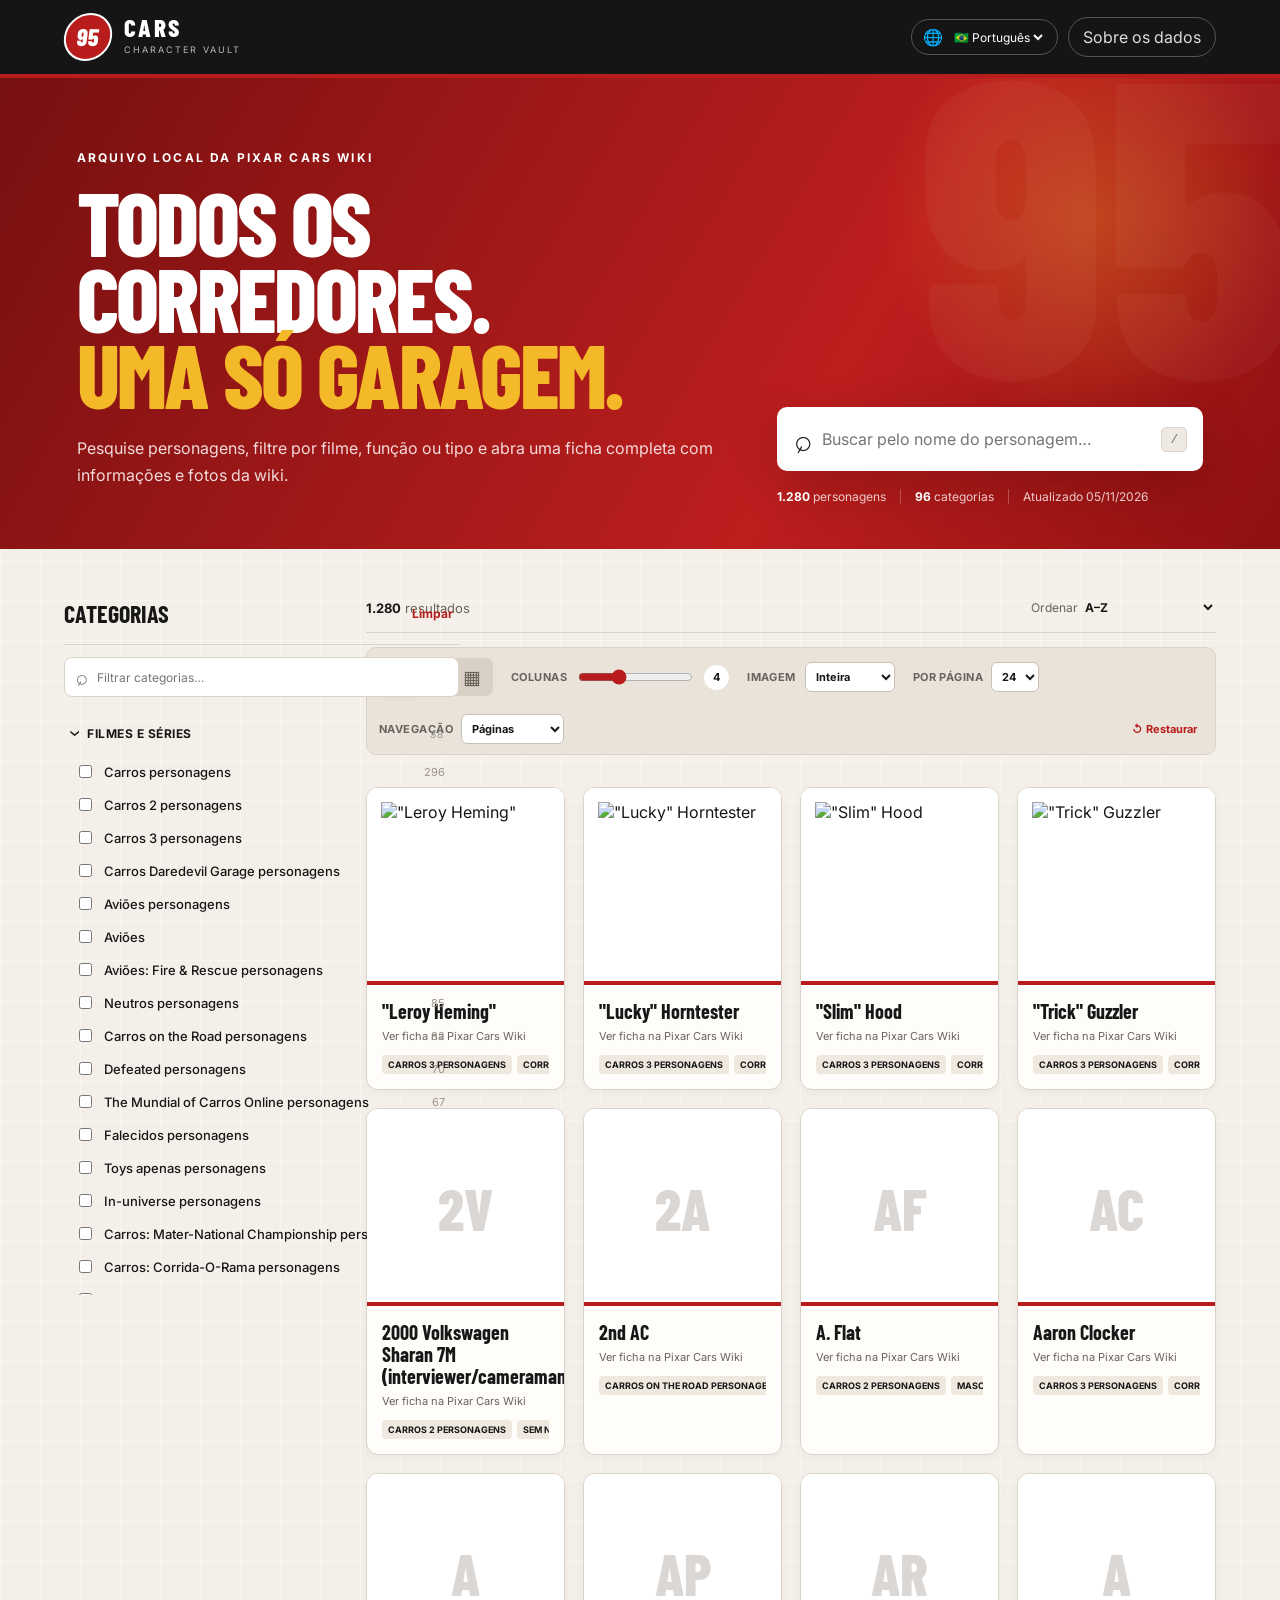
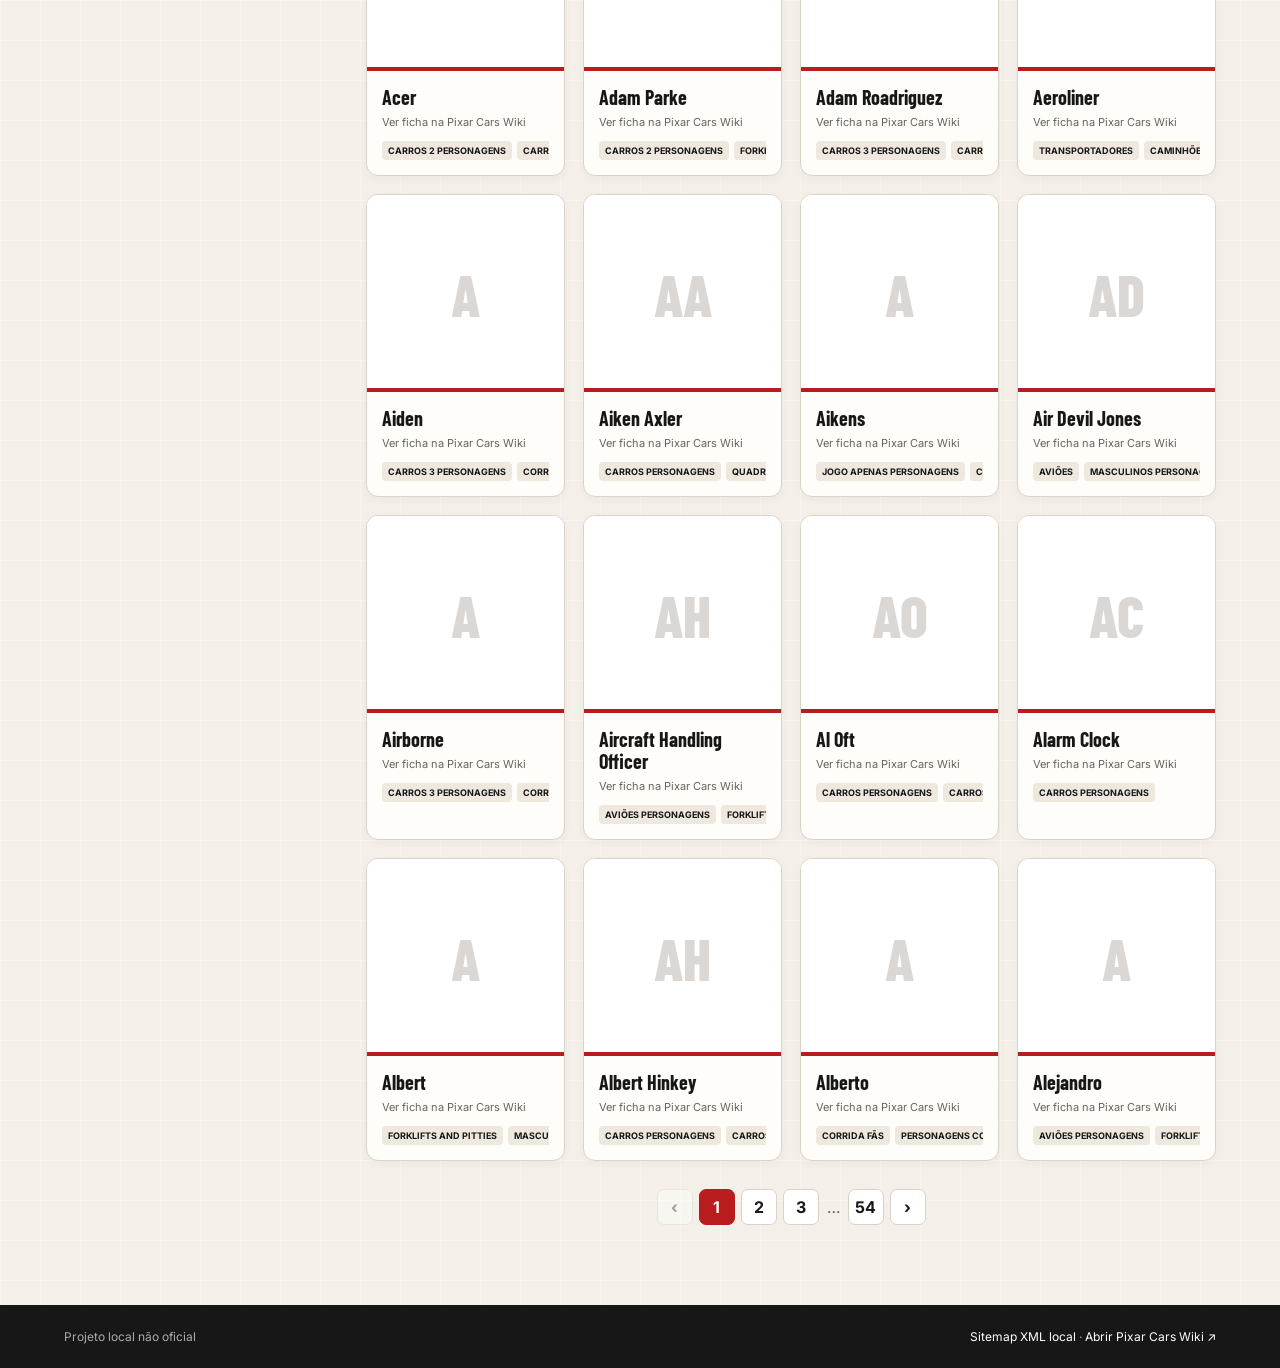
==== index.html @ e5ada24b "Add files via upload" ====
<!doctype html>
<html lang="pt-BR">
<head>
  <meta charset="utf-8">
  <meta name="viewport" content="width=device-width, initial-scale=1">
  <meta name="theme-color" content="#b91c1c">
  <title>Cars Character Vault</title>
  <link rel="preconnect" href="https://fonts.googleapis.com">
  <link rel="preconnect" href="https://fonts.gstatic.com" crossorigin>
  <link href="https://fonts.googleapis.com/css2?family=Barlow+Condensed:wght@600;700;800&family=Inter:wght@400;500;600;700&display=swap" rel="stylesheet">
  <link rel="stylesheet" href="styles.css">
</head>
<body>
  <header class="topbar">
    <a class="brand" href="#" aria-label="Voltar ao catálogo">
      <span class="brand-mark">95</span>
      <span><strong>CARS</strong><small>CHARACTER VAULT</small></span>
    </a>
    <div class="top-actions">
      <label class="language-picker" for="languageSelect"><span>🌐</span><select id="languageSelect" aria-label="Idioma"><option value="pt-BR">🇧🇷 Português</option><option value="en">🇺🇸 English</option><option value="es">🇪🇸 Español</option><option value="fr">🇫🇷 Français</option><option value="de">🇩🇪 Deutsch</option><option value="it">🇮🇹 Italiano</option><option value="ja">🇯🇵 日本語</option></select></label>
      <button class="about-button" id="aboutButton">Sobre os dados</button>
    </div>
  </header>

  <main>
    <section class="hero">
      <div class="hero-copy">
        <p class="eyebrow" id="heroEyebrow">Arquivo local da Pixar Cars Wiki</p>
        <h1 id="heroTitle">Todos os corredores.<br><em>Uma só garagem.</em></h1>
        <p id="heroDescription">Pesquise personagens, filtre por filme, função ou tipo e abra a ficha completa sem perder o caminho da fonte original.</p>
      </div>
      <div class="search-wrap">
        <label class="search-box">
          <span aria-hidden="true">⌕</span>
          <input id="searchInput" type="search" placeholder="Buscar por nome, categoria ou informação…" autocomplete="off">
          <kbd>/</kbd>
        </label>
        <div class="quick-stats">
          <span><strong id="totalCount">0</strong> <i id="charactersLabel">personagens</i></span>
          <span><strong id="categoryCount">0</strong> <i id="categoriesLabel">categorias</i></span>
          <span id="updateDate">Base local</span>
        </div>
      </div>
    </section>

    <section class="catalog" aria-label="Catálogo de personagens">
      <aside class="filters">
        <div class="filter-heading">
          <h2 id="categoriesTitle">Categorias</h2>
          <button id="clearFilters">Limpar</button>
          <button id="mobileFilterClose" aria-label="Fechar filtros">×</button>
        </div>
        <label class="category-search"><span>⌕</span><input id="categorySearch" type="search" placeholder="Filtrar categorias…" autocomplete="off"></label>
        <section id="appliedSection" class="applied-section" hidden>
          <div><strong id="appliedTitle">Aplicados</strong><span id="appliedCount">0</span></div>
          <div id="appliedFilters" class="applied-list"></div>
        </section>
        <div id="categoryFilters" class="filter-list"></div>
      </aside>

      <div class="results">
        <div class="results-bar">
          <p><strong id="visibleCount">0</strong> <span id="resultsLabel">resultados</span></p>
          <button id="mobileFilterToggle" class="mobile-filter-toggle">☰ Filtros</button>
          <label><span id="sortLabel">Ordenar</span>
            <select id="sortSelect">
              <option value="az">A–Z</option><option value="za">Z–A</option><option value="popular">Destaques primeiro</option>
            </select>
          </label>
        </div>
        <div class="view-toolbar" aria-label="Opções de visualização">
          <div class="view-modes" role="group" aria-label="Modo de visualização">
            <button class="view-button active" data-view="grid" title="Grade" aria-label="Grade">▦</button>
            <button class="view-button" data-view="list" title="Lista" aria-label="Lista">☷</button>
            <button class="view-button" data-view="compact" title="Compacto" aria-label="Compacto">▦</button>
          </div>
          <label class="column-control"><span>Colunas</span><input id="columnRange" type="range" min="2" max="8" value="4"><output id="columnOutput">4</output></label>
          <label class="image-fit-control"><span>Imagem</span><select id="imageFitSelect"><option value="contain">Inteira</option><option value="cover">Preencher</option></select></label>
          <label class="page-size-control"><span id="perPageLabel">Por página</span><select id="pageSizeSelect" aria-label="Personagens por página"><option value="12">12</option><option value="24" selected>24</option><option value="48">48</option><option value="96">96</option></select></label>
          <label class="pagination-mode-control"><span id="paginationModeLabel">Navegação</span><select id="paginationModeSelect" aria-label="Modo de navegação"><option value="pages">Páginas</option><option value="more">Mostrar mais</option></select></label>
          <button id="resetView" class="reset-view" title="Restaurar visual">↺ Restaurar</button>
        </div>
        <div id="activeFilters" class="active-filters"></div>
        <div id="characterGrid" class="character-grid"></div>
        <div id="emptyState" class="empty-state" hidden>
          <span>🏁</span><h3>Nenhum personagem encontrado</h3><p>Tente outro nome ou remova alguns filtros.</p>
        </div>
        <nav id="pagination" class="pagination" aria-label="Paginação" hidden></nav><button id="loadMore" hidden aria-hidden="true"></button>
      </div>
    </section>
  </main>

  <dialog id="detailDialog" class="detail-dialog">
    <button class="dialog-close" id="detailClose" aria-label="Fechar">×</button>
    <div id="detailContent"></div>
  </dialog>

  <dialog id="aboutDialog" class="about-dialog">
    <button class="dialog-close" id="aboutClose" aria-label="Fechar">×</button>
    <p class="eyebrow">Sobre esta base</p>
    <h2>Um catálogo local, ligado à fonte.</h2>
    <p>Os nomes, resumos, imagens e categorias são obtidos da API MediaWiki da Pixar Cars Wiki. Cada ficha mantém um link para a página original.</p>
    <p>Este projeto não é afiliado à Disney, Pixar ou Fandom. O conteúdo comunitário da wiki é disponibilizado sob CC BY-SA; imagens podem ter licenças próprias.</p>
    <h3>Atualização</h3>
    <p>No Windows, execute <code>atualizar-dados.ps1</code> dentro da pasta do site. Ele recria <code>characters.json</code> consultando a API e preserva a organização por categorias.</p>
  </dialog>

  <dialog id="photoViewer" class="photo-viewer" aria-label="Visualizador de fotos">
    <button class="viewer-close" id="viewerClose" aria-label="Fechar visualizador">×</button>
    <button class="viewer-arrow viewer-prev" id="viewerPrev" aria-label="Foto anterior">‹</button>
    <figure class="viewer-stage">
      <div class="viewer-spinner" id="viewerSpinner"></div>
      <img id="viewerImage" alt="">
      <figcaption><strong id="viewerCaption"></strong><span id="viewerCounter"></span></figcaption>
    </figure>
    <button class="viewer-arrow viewer-next" id="viewerNext" aria-label="Próxima foto">›</button>
    <div class="viewer-thumbs" id="viewerThumbs"></div>
  </dialog>

  <footer>
    <span>Projeto local não oficial</span>
    <span><a href="sitemap.xml" target="_blank">Sitemap XML local</a> · <a href="https://pixarcars.fandom.com/wiki/Category:Characters" target="_blank" rel="noreferrer">Abrir Pixar Cars Wiki ↗</a></span>
  </footer>
  <script src="data.js"></script>
  <script src="app.js"></script>
</body>
</html>
---- styles.css ----
:root{--red:#b91c1c;--red2:#7f1111;--ink:#171717;--muted:#68635d;--paper:#f4f0e9;--card:#fffdf9;--line:#d9d2c7;--yellow:#f4b928;--shadow:0 16px 45px rgba(49,36,23,.12)}
*{box-sizing:border-box}html{scroll-behavior:smooth}body{margin:0;background:var(--paper);color:var(--ink);font-family:Inter,system-ui,sans-serif;background-image:linear-gradient(rgba(255,255,255,.35) 1px,transparent 1px),linear-gradient(90deg,rgba(255,255,255,.35) 1px,transparent 1px);background-size:40px 40px}
button,input,select{font:inherit}.topbar{height:78px;padding:0 clamp(20px,5vw,76px);display:flex;align-items:center;justify-content:space-between;background:#151515;color:white;border-bottom:4px solid var(--red);position:sticky;top:0;z-index:20}.brand{display:flex;align-items:center;gap:12px;color:white;text-decoration:none}.brand-mark{display:grid;place-items:center;width:48px;height:48px;background:var(--red);border:2px solid white;border-radius:50%;font:800 24px/1 'Barlow Condensed';transform:skew(-7deg)}.brand strong{display:block;font:800 25px/20px 'Barlow Condensed';letter-spacing:.09em}.brand small{font-size:9px;letter-spacing:.22em;color:#bbb}.about-button{border:1px solid #555;background:transparent;color:#ddd;border-radius:999px;padding:9px 14px;cursor:pointer}.about-button:hover{border-color:white;color:white}
.hero{min-height:380px;background:radial-gradient(circle at 85% 30%,rgba(244,185,40,.27),transparent 18%),linear-gradient(120deg,#781010,#bd1e1e 65%,#8e1010);color:white;padding:60px clamp(20px,6vw,92px) 45px;display:grid;grid-template-columns:1.2fr .8fr;gap:60px;align-items:end;position:relative;overflow:hidden}.hero:after{content:'95';position:absolute;right:-15px;top:-78px;font:800 420px/1 'Barlow Condensed';color:rgba(255,255,255,.035);pointer-events:none}.eyebrow{text-transform:uppercase;letter-spacing:.18em;font-size:12px;font-weight:700}.hero h1{font:800 clamp(50px,7vw,96px)/.85 'Barlow Condensed';letter-spacing:-.03em;text-transform:uppercase;margin:18px 0 24px}.hero h1 em{color:var(--yellow);font-style:normal}.hero-copy>p:last-child{max-width:650px;color:#f4dada;line-height:1.65}.search-wrap{position:relative;z-index:1}.search-box{height:64px;background:white;border-radius:10px;display:flex;align-items:center;padding:0 16px;color:#222;box-shadow:0 18px 50px rgba(44,0,0,.24)}.search-box>span{font-size:31px;transform:rotate(-15deg);margin-right:8px}.search-box input{border:0;outline:0;width:100%;font-size:16px;background:transparent}.search-box kbd{background:#eee9e2;border:1px solid #ddd5cb;border-radius:5px;padding:4px 8px;color:#777}.quick-stats{display:flex;flex-wrap:wrap;gap:14px;margin-top:18px;color:#efcaca;font-size:12px}.quick-stats span{border-right:1px solid rgba(255,255,255,.25);padding-right:14px}.quick-stats span:last-child{border:0}.quick-stats strong{color:white}
.catalog{display:grid;grid-template-columns:260px 1fr;gap:42px;max-width:1500px;margin:auto;padding:50px clamp(20px,5vw,76px) 80px}.filters{align-self:start;position:sticky;top:110px}.filter-heading,.results-bar{display:flex;align-items:center;justify-content:space-between;border-bottom:1px solid var(--line);padding-bottom:16px}.filter-heading h2{font:700 24px 'Barlow Condensed';text-transform:uppercase;margin:0}.filter-heading button{border:0;background:none;color:var(--red);font-size:12px;font-weight:700;cursor:pointer}.filter-list{display:grid;gap:3px;margin-top:13px;max-height:65vh;overflow:auto;padding-right:8px}.filter-item{display:flex;align-items:center;gap:9px;padding:8px;border-radius:7px;font-size:13px;cursor:pointer}.filter-item:hover{background:#ebe5dc}.filter-item input{accent-color:var(--red)}.filter-item span{margin-left:auto;color:#9a938a;font-size:11px}.results-bar p{margin:0;color:var(--muted);font-size:13px}.results-bar strong{color:var(--ink)}.results-bar label{font-size:12px;color:var(--muted)}.results-bar select{border:0;background:transparent;font-weight:700;color:var(--ink);outline:0}.active-filters{display:flex;gap:8px;flex-wrap:wrap;margin:14px 0}.filter-pill{border:0;border-radius:999px;background:#282421;color:white;padding:7px 11px;font-size:11px;cursor:pointer}.character-grid{display:grid;grid-template-columns:repeat(auto-fill,minmax(210px,1fr));gap:18px}.character-card{border:1px solid var(--line);background:var(--card);border-radius:12px;overflow:hidden;cursor:pointer;transition:.2s ease;box-shadow:0 3px 10px rgba(40,25,10,.04)}.character-card:hover{transform:translateY(-5px);box-shadow:var(--shadow);border-color:#c6bbb0}.card-image{aspect-ratio:4/3;background:linear-gradient(145deg,#e6e0d7,#cfc5b7);display:grid;place-items:center;overflow:hidden;position:relative}.card-image img{width:100%;height:100%;object-fit:cover}.card-image .placeholder{font:800 58px 'Barlow Condensed';color:rgba(90,75,60,.22)}.card-image:after{content:'';position:absolute;inset:auto 0 0;height:4px;background:var(--red)}.card-body{padding:15px}.card-body h3{font:700 20px/1.1 'Barlow Condensed';margin:0 0 7px}.card-body p{color:var(--muted);font-size:11px;margin:0;white-space:nowrap;overflow:hidden;text-overflow:ellipsis}.badges{display:flex;gap:5px;margin-top:12px;overflow:hidden}.badge{background:#eee8df;border-radius:4px;padding:4px 6px;font-size:9px;font-weight:700;text-transform:uppercase;white-space:nowrap}.empty-state{text-align:center;padding:80px 20px;color:var(--muted)}.empty-state span{font-size:55px}.empty-state h3{color:var(--ink);font:700 27px 'Barlow Condensed';margin:12px 0 5px}.load-more{display:block;margin:32px auto 0;border:1px solid var(--ink);background:transparent;padding:13px 28px;border-radius:999px;font-weight:700;cursor:pointer}.load-more:hover{background:var(--ink);color:white}
dialog{border:0;padding:0;border-radius:16px;box-shadow:0 30px 90px rgba(0,0,0,.35);max-width:920px;width:calc(100% - 32px);background:var(--card)}dialog::backdrop{background:rgba(18,14,10,.72);backdrop-filter:blur(5px)}.dialog-close{position:absolute;right:15px;top:12px;width:38px;height:38px;border:0;border-radius:50%;background:rgba(20,20,20,.72);color:white;font-size:25px;cursor:pointer;z-index:2}.detail-layout{display:grid;grid-template-columns:minmax(280px,42%) 1fr;min-height:520px}.detail-visual{background:#dcd3c6;min-height:430px;display:grid;place-items:center;overflow:hidden}.detail-visual img{width:100%;height:100%;object-fit:cover}.detail-visual .placeholder{font:800 120px 'Barlow Condensed';color:rgba(90,75,60,.2)}.detail-copy{padding:55px 46px 38px}.detail-copy h2{font:800 clamp(42px,6vw,70px)/.9 'Barlow Condensed';text-transform:uppercase;margin:11px 0 23px}.detail-copy>p{color:#5e5852;line-height:1.65}.detail-categories{display:flex;gap:7px;flex-wrap:wrap;margin:24px 0}.source-link{display:inline-block;background:var(--red);color:white;text-decoration:none;padding:12px 17px;border-radius:7px;font-weight:700;font-size:13px}.about-dialog{padding:55px;max-width:620px}.about-dialog h2{font:800 44px/1 'Barlow Condensed';text-transform:uppercase;margin:10px 0 24px}.about-dialog p{color:var(--muted);line-height:1.65}.about-dialog code{background:#eee8df;padding:2px 5px;border-radius:4px}footer{background:#171717;color:#aaa;padding:24px clamp(20px,5vw,76px);display:flex;justify-content:space-between;font-size:12px}footer a{color:white;text-decoration:none}
@media(max-width:850px){.hero{grid-template-columns:1fr;gap:25px;padding-top:45px}.hero h1{font-size:58px}.catalog{grid-template-columns:1fr}.filters{position:static}.filter-list{display:flex;overflow:auto}.filter-item{flex:0 0 auto;background:#ebe5dc}.detail-layout{grid-template-columns:1fr}.detail-visual{max-height:330px}.detail-copy{padding:35px 25px}.topbar{padding:0 18px}}@media(max-width:520px){.character-grid{grid-template-columns:repeat(2,minmax(0,1fr));gap:10px}.card-body{padding:11px}.card-body h3{font-size:17px}.badges{display:none}.hero{min-height:420px}.quick-stats{gap:8px}.about-button{font-size:11px}.about-dialog{padding:45px 25px}footer{gap:15px;flex-direction:column}}

.top-actions{display:flex;align-items:center;gap:10px}.language-picker{display:flex;align-items:center;gap:7px;border:1px solid #555;border-radius:999px;padding:7px 11px;color:#ddd}.language-picker select{border:0;background:#151515;color:white;outline:0;font-size:12px}.quick-stats i{font-style:normal}.filter-item b{font-weight:500}
.detail-dialog{max-width:1040px;max-height:92vh}.detail-hero{display:grid;grid-template-columns:minmax(300px,42%) 1fr;min-height:460px}.detail-extra{padding:10px 46px 50px}.detail-extra section{border-top:1px solid var(--line);padding-top:28px;margin-top:28px}.detail-extra h3{font:800 30px 'Barlow Condensed';text-transform:uppercase;margin:0 0 18px}.detail-loading,.detail-error,.muted{color:var(--muted);padding:22px 0}.fact-grid{display:grid;grid-template-columns:repeat(2,minmax(0,1fr));gap:1px;background:var(--line);border:1px solid var(--line);border-radius:9px;overflow:hidden;margin:0}.fact-grid>div{background:var(--card);padding:13px 16px}.fact-grid dt{font-size:10px;text-transform:uppercase;letter-spacing:.08em;color:var(--muted);font-weight:700}.fact-grid dd{margin:5px 0 0;font-size:13px;line-height:1.45}.photo-gallery{display:grid;grid-template-columns:repeat(4,minmax(0,1fr));gap:9px}.gallery-item{border:0;padding:0;background:#ddd3c6;border-radius:8px;overflow:hidden;aspect-ratio:4/3;cursor:pointer}.gallery-item img{width:100%;height:100%;object-fit:cover;transition:.2s}.gallery-item:hover img{transform:scale(1.05)}
@media(max-width:850px){.detail-hero{grid-template-columns:1fr}.detail-extra{padding:20px 25px 40px}.photo-gallery{grid-template-columns:repeat(3,1fr)}}@media(max-width:520px){.about-button{display:none}.language-picker span{display:none}.language-picker select{max-width:130px}.fact-grid{grid-template-columns:1fr}.photo-gallery{grid-template-columns:repeat(2,1fr)}}

.detail-visual img{object-fit:contain;padding:16px}.gallery-item{position:relative}.gallery-item>span{position:absolute;right:7px;bottom:7px;width:25px;height:25px;display:grid;place-items:center;border-radius:50%;background:rgba(0,0,0,.68);color:white;font-size:12px}
.photo-viewer{width:min(920px,calc(100% - 32px));height:min(720px,calc(100vh - 64px));max-width:none;max-height:none;background:#111;border:1px solid #383838;border-radius:16px;color:white;overflow:hidden}.photo-viewer::backdrop{background:rgba(12,10,8,.74);backdrop-filter:blur(6px)}.viewer-stage{position:absolute;inset:18px 72px 105px;margin:0;display:grid;place-items:center;overflow:hidden}.viewer-stage>img{max-width:100%;max-height:100%;object-fit:contain;opacity:0;transition:opacity .2s}.viewer-stage>img.loaded{opacity:1}.viewer-stage figcaption{position:absolute;left:0;right:0;bottom:0;display:flex;justify-content:space-between;gap:20px;padding:35px 12px 10px;background:linear-gradient(transparent,rgba(0,0,0,.78));font-size:12px}.viewer-stage figcaption strong{white-space:nowrap;overflow:hidden;text-overflow:ellipsis}.viewer-stage figcaption span{flex:0 0 auto;color:#ccc}.viewer-close{position:absolute;z-index:3;right:14px;top:12px;width:38px;height:38px;border:0;border-radius:50%;background:#2d2d2d;color:white;font-size:26px;cursor:pointer}.viewer-arrow{position:absolute;z-index:2;top:42%;transform:translateY(-50%);width:48px;height:64px;border:0;border-radius:10px;background:rgba(255,255,255,.1);color:white;font-size:44px;line-height:1;cursor:pointer}.viewer-arrow:hover{background:var(--red)}.viewer-prev{left:14px}.viewer-next{right:14px}.viewer-thumbs{position:absolute;left:20px;right:20px;bottom:16px;height:76px;display:flex;gap:8px;overflow-x:auto;scrollbar-width:thin;padding:4px}.viewer-thumb{flex:0 0 88px;border:2px solid transparent;border-radius:7px;padding:0;background:#222;overflow:hidden;cursor:pointer}.viewer-thumb.active{border-color:var(--yellow)}.viewer-thumb img{width:100%;height:100%;object-fit:cover}.viewer-spinner{position:absolute;width:38px;height:38px;border:3px solid #555;border-top-color:var(--yellow);border-radius:50%;animation:spin .7s linear infinite}@keyframes spin{to{transform:rotate(360deg)}}
@media(max-width:600px){.photo-viewer{height:min(620px,calc(100vh - 30px))}.viewer-stage{inset:52px 10px 104px}.viewer-arrow{top:auto;bottom:112px;width:43px;height:52px;background:rgba(0,0,0,.62)}.viewer-prev{left:12px}.viewer-next{right:12px}.viewer-thumb{flex-basis:72px}}

.view-toolbar{display:flex;align-items:center;gap:18px;flex-wrap:wrap;margin:14px 0 18px;padding:10px 12px;background:#e9e3da;border:1px solid var(--line);border-radius:10px}.view-modes{display:flex;background:#d9d1c6;border-radius:7px;padding:3px}.view-button{width:36px;height:32px;border:0;border-radius:5px;background:transparent;color:#655e56;font-size:19px;cursor:pointer}.view-button.active{background:white;color:var(--red);box-shadow:0 2px 7px rgba(0,0,0,.11)}.column-control,.image-fit-control{display:flex;align-items:center;gap:9px;font-size:11px;font-weight:700;text-transform:uppercase;letter-spacing:.04em;color:var(--muted)}.column-control input{width:115px;accent-color:var(--red)}.column-control output{width:25px;height:25px;display:grid;place-items:center;border-radius:50%;background:white;color:var(--ink)}.image-fit-control select{border:1px solid #c9c0b5;background:white;border-radius:6px;padding:6px;color:var(--ink);text-transform:none}.reset-view{margin-left:auto;border:0;background:transparent;color:var(--red);font-size:11px;font-weight:700;cursor:pointer}
.character-grid[data-view="grid"]{grid-template-columns:repeat(var(--columns),minmax(0,1fr))}.character-grid .card-image img{object-fit:var(--image-fit,cover);background:#e3ddd4}.character-grid[data-view="list"]{display:grid;grid-template-columns:1fr;gap:10px}.character-grid[data-view="list"] .character-card{display:grid;grid-template-columns:190px 1fr;min-height:135px}.character-grid[data-view="list"] .card-image{aspect-ratio:auto;height:100%;min-height:135px}.character-grid[data-view="list"] .card-body{display:flex;flex-direction:column;justify-content:center;padding:20px 24px}.character-grid[data-view="list"] .card-body h3{font-size:27px}.character-grid[data-view="list"] .card-body p{font-size:12px;white-space:normal;display:-webkit-box;-webkit-line-clamp:2;-webkit-box-orient:vertical}.character-grid[data-view="compact"]{grid-template-columns:repeat(auto-fill,minmax(155px,1fr));gap:9px}.character-grid[data-view="compact"] .card-image{aspect-ratio:1/1}.character-grid[data-view="compact"] .card-body{padding:10px}.character-grid[data-view="compact"] .card-body h3{font-size:16px}.character-grid[data-view="compact"] .card-body p,.character-grid[data-view="compact"] .badges{display:none}
.filter-list{display:block}.filter-group{border-bottom:1px solid var(--line);padding:4px 0}.filter-group>summary{display:flex;align-items:center;gap:8px;padding:10px 8px;cursor:pointer;list-style:none;font-size:12px;text-transform:uppercase;letter-spacing:.04em}.filter-group>summary::-webkit-details-marker{display:none}.filter-group>summary:before{content:'›';font-size:19px;line-height:1;transition:.2s}.filter-group[open]>summary:before{transform:rotate(90deg)}.filter-group>summary span{margin-left:auto;color:#999;font-size:10px}.filter-group>div{padding:2px 0 9px 5px}.filter-group .filter-item{padding:7px 6px}.filter-group .filter-item b{white-space:nowrap;overflow:hidden;text-overflow:ellipsis}
@media(max-width:1150px){.character-grid[data-view="grid"]{grid-template-columns:repeat(min(var(--columns),4),minmax(0,1fr))}}@media(max-width:850px){.character-grid[data-view="grid"]{grid-template-columns:repeat(min(var(--columns),3),minmax(0,1fr))}.filter-list{display:block;max-height:none}.reset-view{margin-left:0}}@media(max-width:560px){.view-toolbar{gap:10px}.column-control{width:100%;order:3}.column-control input{flex:1}.character-grid[data-view="grid"]{grid-template-columns:repeat(2,minmax(0,1fr))}.character-grid[data-view="list"] .character-card{grid-template-columns:110px 1fr;min-height:100px}.character-grid[data-view="list"] .card-image{min-height:100px}.character-grid[data-view="list"] .card-body{padding:12px}.character-grid[data-view="list"] .card-body h3{font-size:20px}.character-grid[data-view="compact"]{grid-template-columns:repeat(3,minmax(0,1fr))}}
.character-grid[data-view="list"] .card-image img{object-fit:contain!important;padding:8px;background:#e3ddd4}
.category-search{height:40px;margin:12px 0 8px;border:1px solid var(--line);background:white;border-radius:8px;display:flex;align-items:center;gap:7px;padding:0 10px;color:#777}.category-search span{font-size:21px;transform:rotate(-15deg)}.category-search input{width:100%;border:0;outline:0;background:transparent;font-size:12px}.bio-section p{font-size:14px;line-height:1.75;color:#514b45;margin:0 0 13px}.bio-section p:last-child{margin-bottom:0}
.filter-item[hidden],.filter-group[hidden]{display:none!important}
.applied-section{margin:10px 0 8px;padding:11px;border:1px solid #e2c7c0;background:#fff8f5;border-radius:8px}.applied-section>div:first-child{display:flex;align-items:center;justify-content:space-between;text-transform:uppercase;font-size:10px;letter-spacing:.07em}.applied-section>div:first-child strong{color:var(--red)}.applied-section>div:first-child span{display:grid;place-items:center;min-width:20px;height:20px;padding:0 5px;border-radius:999px;background:var(--red);color:white;font-weight:700}.applied-list{display:flex;flex-wrap:wrap;gap:6px;margin-top:9px}.applied-list button{display:flex;align-items:center;gap:5px;border:1px solid #e0aaa0;background:white;border-radius:999px;padding:5px 8px;color:#65201a;font-size:10px;cursor:pointer}.applied-list button span{font-size:15px;line-height:.8}
.photo-gallery.gallery-preview{grid-template-columns:repeat(2,minmax(0,1fr))}.gallery-preview .gallery-item{aspect-ratio:16/10}.gallery-expand{display:flex;align-items:center;justify-content:center;gap:8px;width:100%;margin-top:12px;border:1px solid var(--ink);background:transparent;border-radius:8px;padding:12px;font-weight:700;cursor:pointer}.gallery-expand:hover{background:var(--ink);color:white}.gallery-expand strong{display:grid;place-items:center;min-width:25px;height:25px;padding:0 6px;border-radius:999px;background:var(--red);color:white;font-size:11px}
.gallery-section{position:relative}.gallery-toggle{position:absolute;right:0;top:25px;border:0;background:transparent;color:var(--red);font-size:11px;font-weight:700;cursor:pointer}.gallery-content[hidden]{display:none}
.catalog{grid-template-columns:260px minmax(0,1fr);align-items:start}.filters{justify-self:start}.results{min-width:0}.character-grid[data-view="grid"],.character-grid[data-view="compact"]{width:min(100%,1120px);margin-inline:auto}.character-grid[data-view="list"]{width:min(100%,900px);margin-inline:auto}.results-bar,.view-toolbar,.active-filters{max-width:1120px;margin-left:auto;margin-right:auto}.view-toolbar{width:100%}
@media(min-width:1450px){.catalog{display:block;max-width:none;position:relative;padding-left:clamp(20px,5vw,76px);padding-right:clamp(20px,5vw,76px)}.filters{position:absolute;left:clamp(20px,5vw,76px);top:50px;width:260px}.results{width:min(1120px,calc(100vw - 390px));margin-inline:auto}.character-grid[data-view="grid"],.character-grid[data-view="compact"],.character-grid[data-view="list"]{width:100%}}
@media(min-width:1450px){.filters{position:fixed;left:clamp(20px,5vw,76px);top:calc(78px + 32px);max-height:calc(100vh - 130px);overflow-y:auto;padding-right:8px;z-index:15}}
@media(min-width:1450px){.catalog{display:grid;grid-template-columns:260px 1fr;align-items:start}.filters{position:sticky;left:auto;top:110px;grid-column:1;grid-row:1;max-height:calc(100vh - 130px);overflow-y:auto;padding-right:8px;z-index:2}.results{grid-column:1/-1;grid-row:1;width:min(1120px,calc(100vw - 390px));margin-inline:auto}}
@media(max-width:700px){.topbar{height:64px;padding:0 14px}.brand-mark{width:38px;height:38px;font-size:19px}.brand strong{font-size:21px}.brand small{font-size:7px}.top-actions{gap:5px}.language-picker{padding:6px 8px}.language-picker select{font-size:10px;max-width:120px}.hero{min-height:365px;padding:34px 20px 27px}.hero h1{font-size:49px;line-height:.87;margin:12px 0 18px}.hero-copy>p:last-child{font-size:12px;line-height:1.5}.search-box{height:54px}.quick-stats{font-size:10px;margin-top:12px}.catalog{display:block;padding:22px 13px 55px}.filters{display:none;position:fixed!important;inset:auto 0 0 0;z-index:60;max-height:82vh;overflow:auto;background:var(--paper);border-radius:20px 20px 0 0;padding:20px;box-shadow:0 -20px 55px rgba(0,0,0,.28)}.filters.mobile-open{display:block}.filter-list{max-height:53vh}.filter-heading{position:sticky;top:-20px;background:var(--paper);z-index:1;padding-top:3px}.category-search{position:sticky;top:37px;z-index:1}.mobile-filter-toggle{display:inline-flex;align-items:center;gap:5px;border:1px solid var(--line);background:white;border-radius:7px;padding:8px 10px;font-size:11px;font-weight:700}.filters #mobileFilterClose{display:grid;place-items:center;margin-left:5px;width:30px;height:30px;border:0;border-radius:50%;background:#222;color:white;font-size:22px}.results{width:100%;margin:0}.results-bar{display:grid;grid-template-columns:1fr auto;gap:10px;padding-bottom:11px}.results-bar label{grid-column:1/-1;display:flex;justify-content:space-between;align-items:center;border-top:1px solid var(--line);padding-top:10px}.view-toolbar{gap:8px;padding:8px;margin:10px 0 14px}.view-modes{flex:1}.view-button{flex:1}.image-fit-control{margin-left:auto}.reset-view{display:none}.column-control{width:100%;order:3}.column-control input{flex:1}.character-grid[data-view="grid"]{grid-template-columns:repeat(2,minmax(0,1fr));gap:10px;width:100%}.character-grid[data-view="compact"]{grid-template-columns:repeat(3,minmax(0,1fr));width:100%}.character-grid[data-view="list"]{width:100%}.character-grid[data-view="list"] .character-card{grid-template-columns:105px 1fr}.character-grid[data-view="list"] .card-image{min-height:100px}.character-grid[data-view="list"] .card-body{padding:11px}.character-grid[data-view="list"] .card-body h3{font-size:20px}.character-grid[data-view="list"] .badges{display:none}.character-card{border-radius:9px}.card-image{aspect-ratio:1/1}.card-body{padding:10px}.card-body h3{font-size:17px}.card-body p{font-size:10px}.badges{display:none}.detail-dialog{width:100%;max-width:none;max-height:100vh;border-radius:0}.detail-hero{min-height:0}.detail-visual{min-height:280px}.detail-copy{padding:27px 20px}.detail-copy h2{font-size:42px}.detail-extra{padding:15px 20px 35px}.photo-gallery{grid-template-columns:repeat(2,minmax(0,1fr))}.gallery-toggle{top:21px}.about-dialog{width:calc(100% - 24px);padding:42px 22px}.mobile-filter-toggle{display:inline-flex}}
@media(min-width:701px){.mobile-filter-toggle,.filters #mobileFilterClose{display:none}}
.pagination-mode-control{display:flex;align-items:center;gap:8px;font-size:11px;font-weight:700;text-transform:uppercase;letter-spacing:.04em;color:var(--muted)}.pagination-mode-control select{border:1px solid #c9c0b5;background:white;border-radius:6px;padding:6px;color:var(--ink)}@media(max-width:700px){.pagination-mode-control{width:100%;justify-content:space-between;order:5}}
.pagination .load-more{display:inline-flex;align-items:center;justify-content:center;line-height:1;margin:0;min-height:42px;padding:13px 28px}
.character-grid .card-image img{background:#fff}
.character-grid[data-image-fit="contain"] .card-image{background:#fff}.character-grid[data-image-fit="contain"] .card-image img{object-fit:contain!important;box-sizing:border-box;padding:8px;background:#fff}
.character-grid[data-image-fit="contain"] .card-image{aspect-ratio:1/1}.character-grid[data-image-fit="contain"] .card-image img{padding:14px}
.page-size-control{display:flex;align-items:center;gap:8px;font-size:11px;font-weight:700;text-transform:uppercase;letter-spacing:.04em;color:var(--muted)}.page-size-control select{border:1px solid #c9c0b5;background:white;border-radius:6px;padding:6px;color:var(--ink)}.pagination{display:flex;align-items:center;justify-content:center;gap:6px;flex-wrap:wrap;margin:28px auto 0}.pagination button{min-width:36px;height:36px;border:1px solid var(--line);border-radius:7px;background:white;color:var(--ink);font-weight:700;cursor:pointer}.pagination button:hover:not(:disabled),.pagination .active{background:var(--red);border-color:var(--red);color:white}.pagination button:disabled{opacity:.38;cursor:default}.page-ellipsis{color:var(--muted);padding:0 2px}@media(max-width:700px){.page-size-control{width:100%;justify-content:space-between;order:4}.pagination{margin-top:20px}}
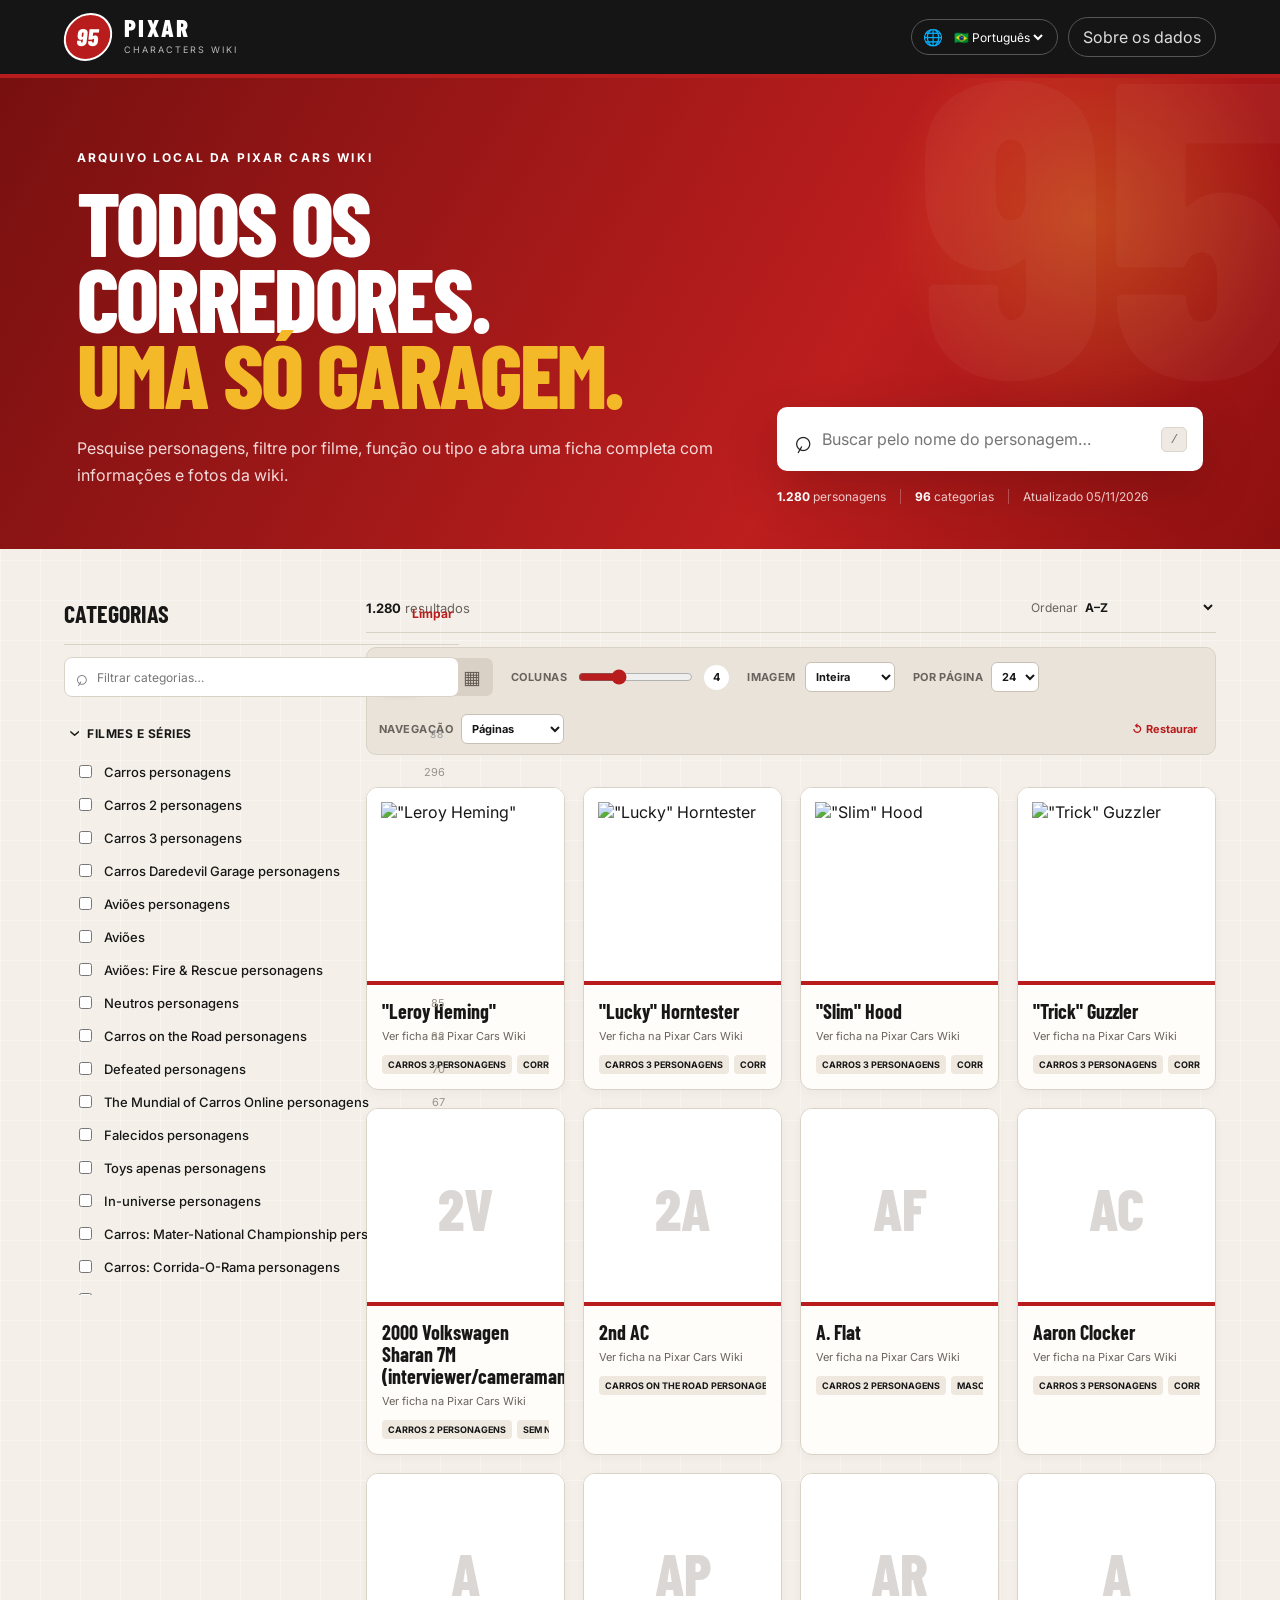
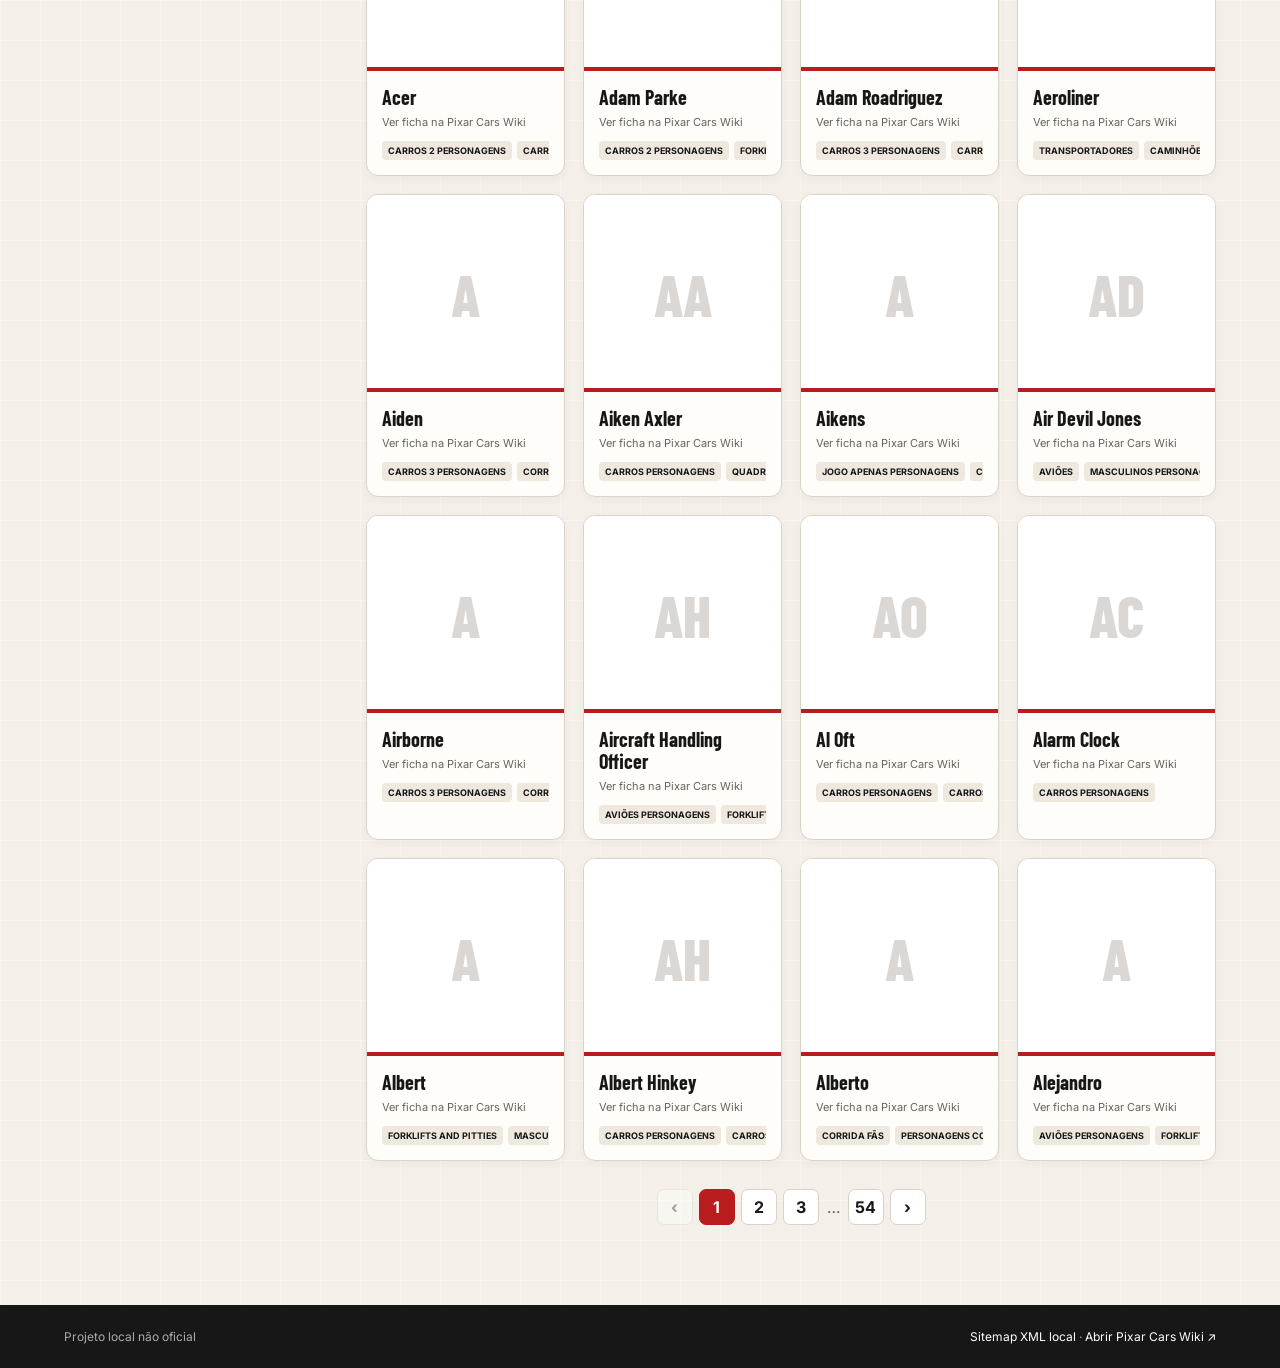
==== commit a3d8bf8b: "Update index.html" ====
--- a/index.html
+++ b/index.html
@@ -4,7 +4,7 @@
   <meta charset="utf-8">
   <meta name="viewport" content="width=device-width, initial-scale=1">
   <meta name="theme-color" content="#b91c1c">
-  <title>Cars Character Vault</title>
+  <title>Pixar Characters Wiki</title>
   <link rel="preconnect" href="https://fonts.googleapis.com">
   <link rel="preconnect" href="https://fonts.gstatic.com" crossorigin>
   <link href="https://fonts.googleapis.com/css2?family=Barlow+Condensed:wght@600;700;800&family=Inter:wght@400;500;600;700&display=swap" rel="stylesheet">
@@ -12,9 +12,9 @@
 </head>
 <body>
   <header class="topbar">
-    <a class="brand" href="#" aria-label="Voltar ao catálogo">
+    <a class="brand" href="#" aria-label="Voltar ao catálogo Pixar Characters Wiki">
       <span class="brand-mark">95</span>
-      <span><strong>CARS</strong><small>CHARACTER VAULT</small></span>
+      <span><strong>PIXAR</strong><small>CHARACTERS WIKI</small></span>
     </a>
     <div class="top-actions">
       <label class="language-picker" for="languageSelect"><span>🌐</span><select id="languageSelect" aria-label="Idioma"><option value="pt-BR">🇧🇷 Português</option><option value="en">🇺🇸 English</option><option value="es">🇪🇸 Español</option><option value="fr">🇫🇷 Français</option><option value="de">🇩🇪 Deutsch</option><option value="it">🇮🇹 Italiano</option><option value="ja">🇯🇵 日本語</option></select></label>
@@ -125,3 +125,4 @@
   <script src="app.js"></script>
 </body>
 </html>
+  
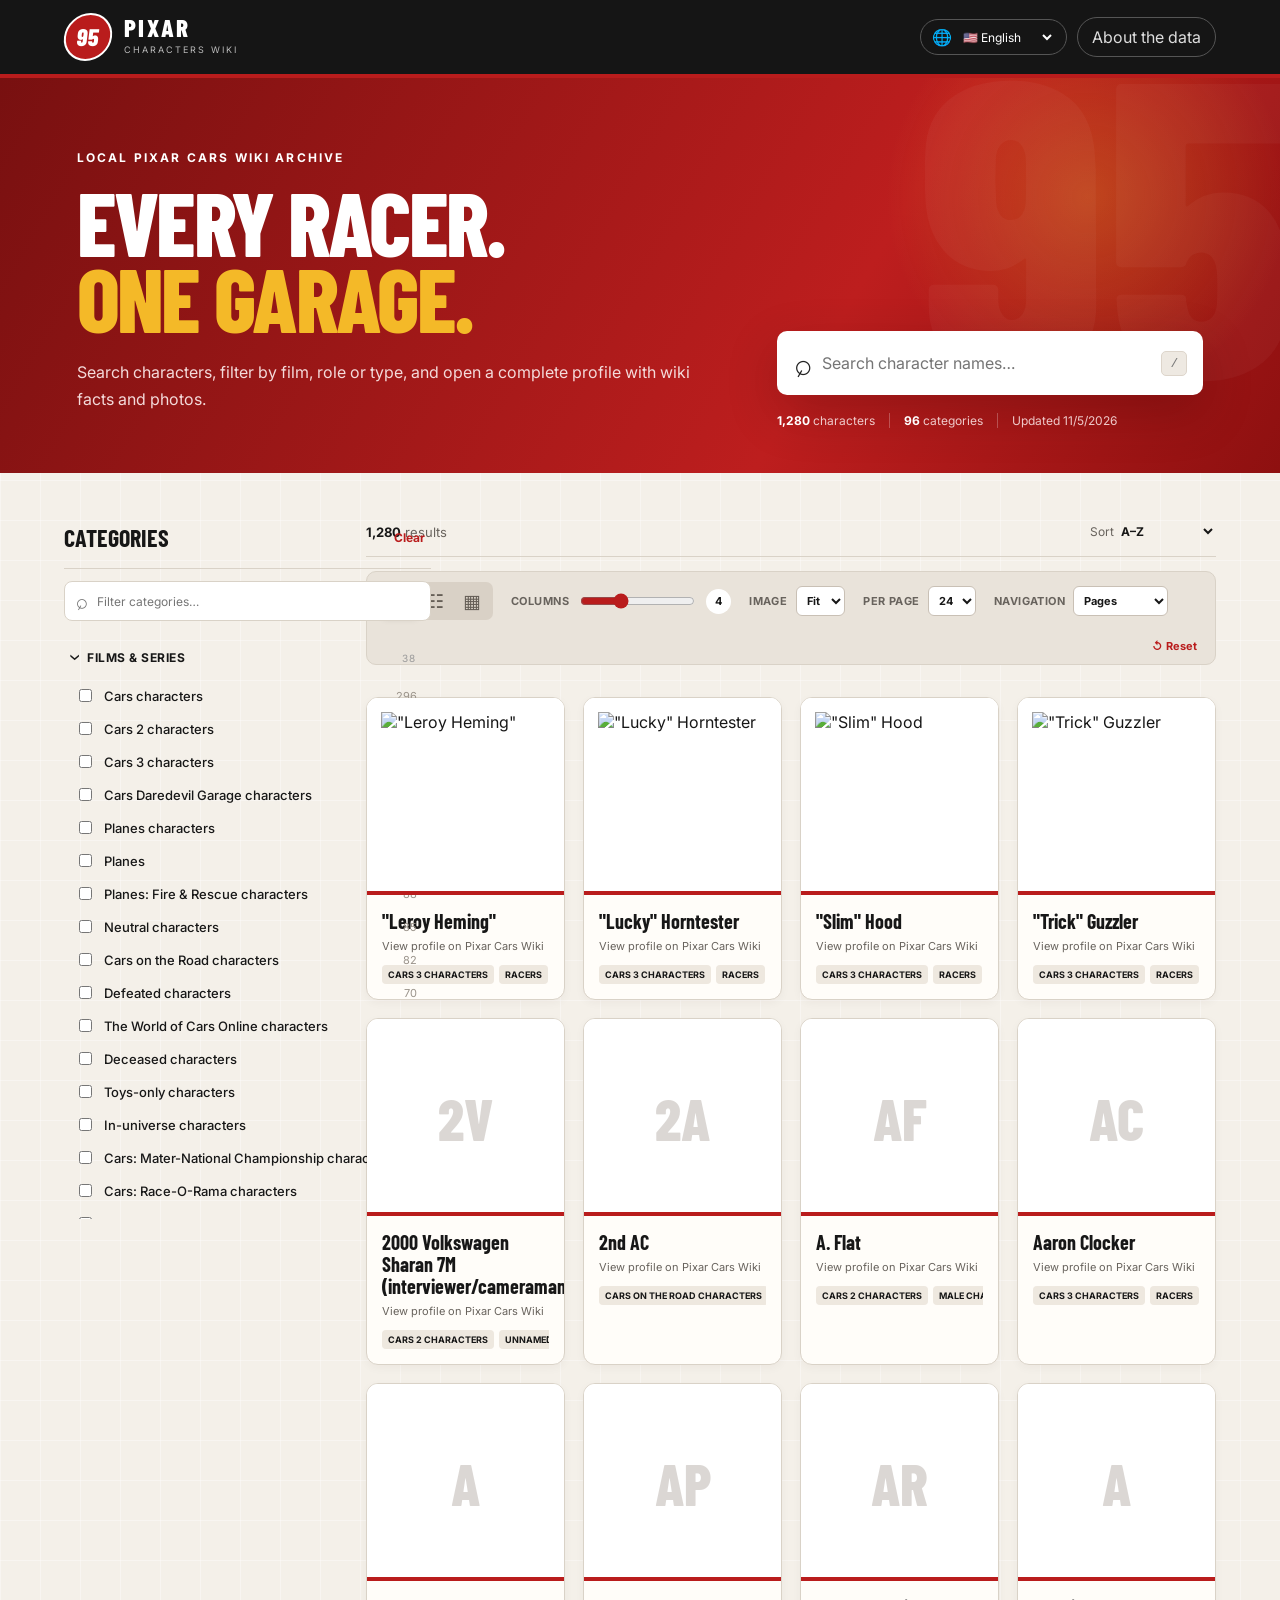
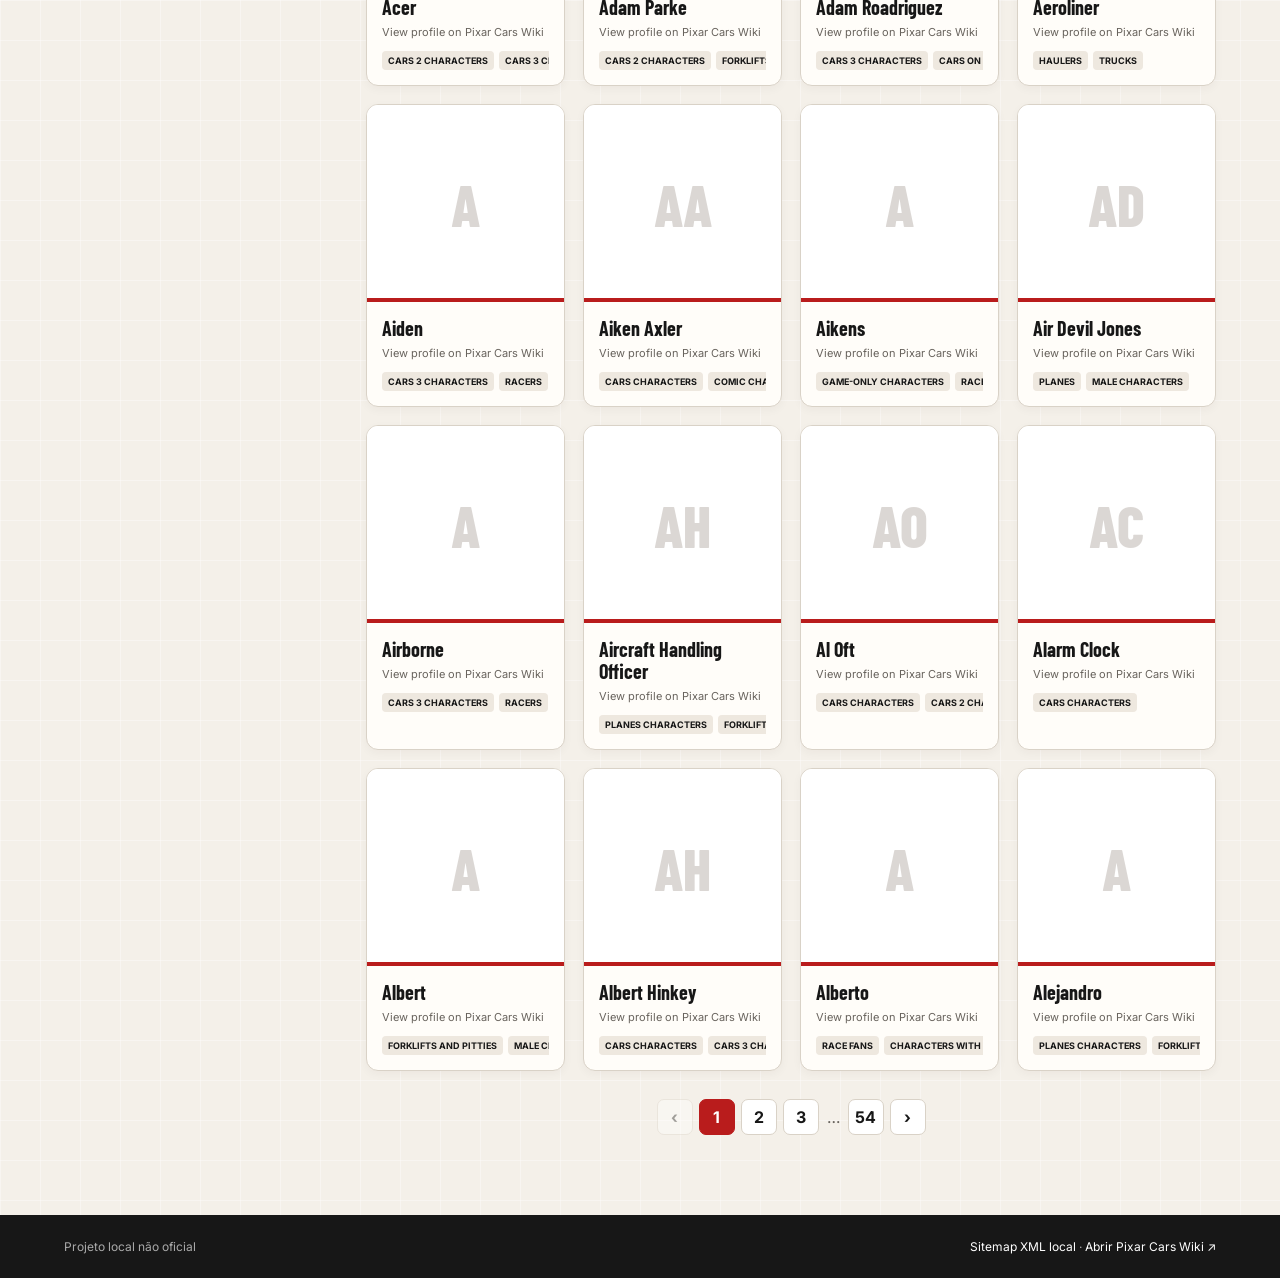
==== commit 2fd6c77f: "Update index.html" ====
--- a/index.html
+++ b/index.html
@@ -17,7 +17,7 @@
       <span><strong>PIXAR</strong><small>CHARACTERS WIKI</small></span>
     </a>
     <div class="top-actions">
-      <label class="language-picker" for="languageSelect"><span>🌐</span><select id="languageSelect" aria-label="Idioma"><option value="pt-BR">🇧🇷 Português</option><option value="en">🇺🇸 English</option><option value="es">🇪🇸 Español</option><option value="fr">🇫🇷 Français</option><option value="de">🇩🇪 Deutsch</option><option value="it">🇮🇹 Italiano</option><option value="ja">🇯🇵 日本語</option></select></label>
+      <label class="language-picker" for="languageSelect"><span>🌐</span><select id="languageSelect" aria-label="Language"><option value="en">🇺🇸 English</option><option value="pt-BR">🇧🇷 Português</option><option value="es">🇪🇸 Español</option><option value="fr">🇫🇷 Français</option><option value="de">🇩🇪 Deutsch</option><option value="it">🇮🇹 Italiano</option><option value="ja">🇯🇵 日本語</option></select></label>
       <button class="about-button" id="aboutButton">Sobre os dados</button>
     </div>
   </header>
@@ -125,4 +125,3 @@
   <script src="app.js"></script>
 </body>
 </html>
-  
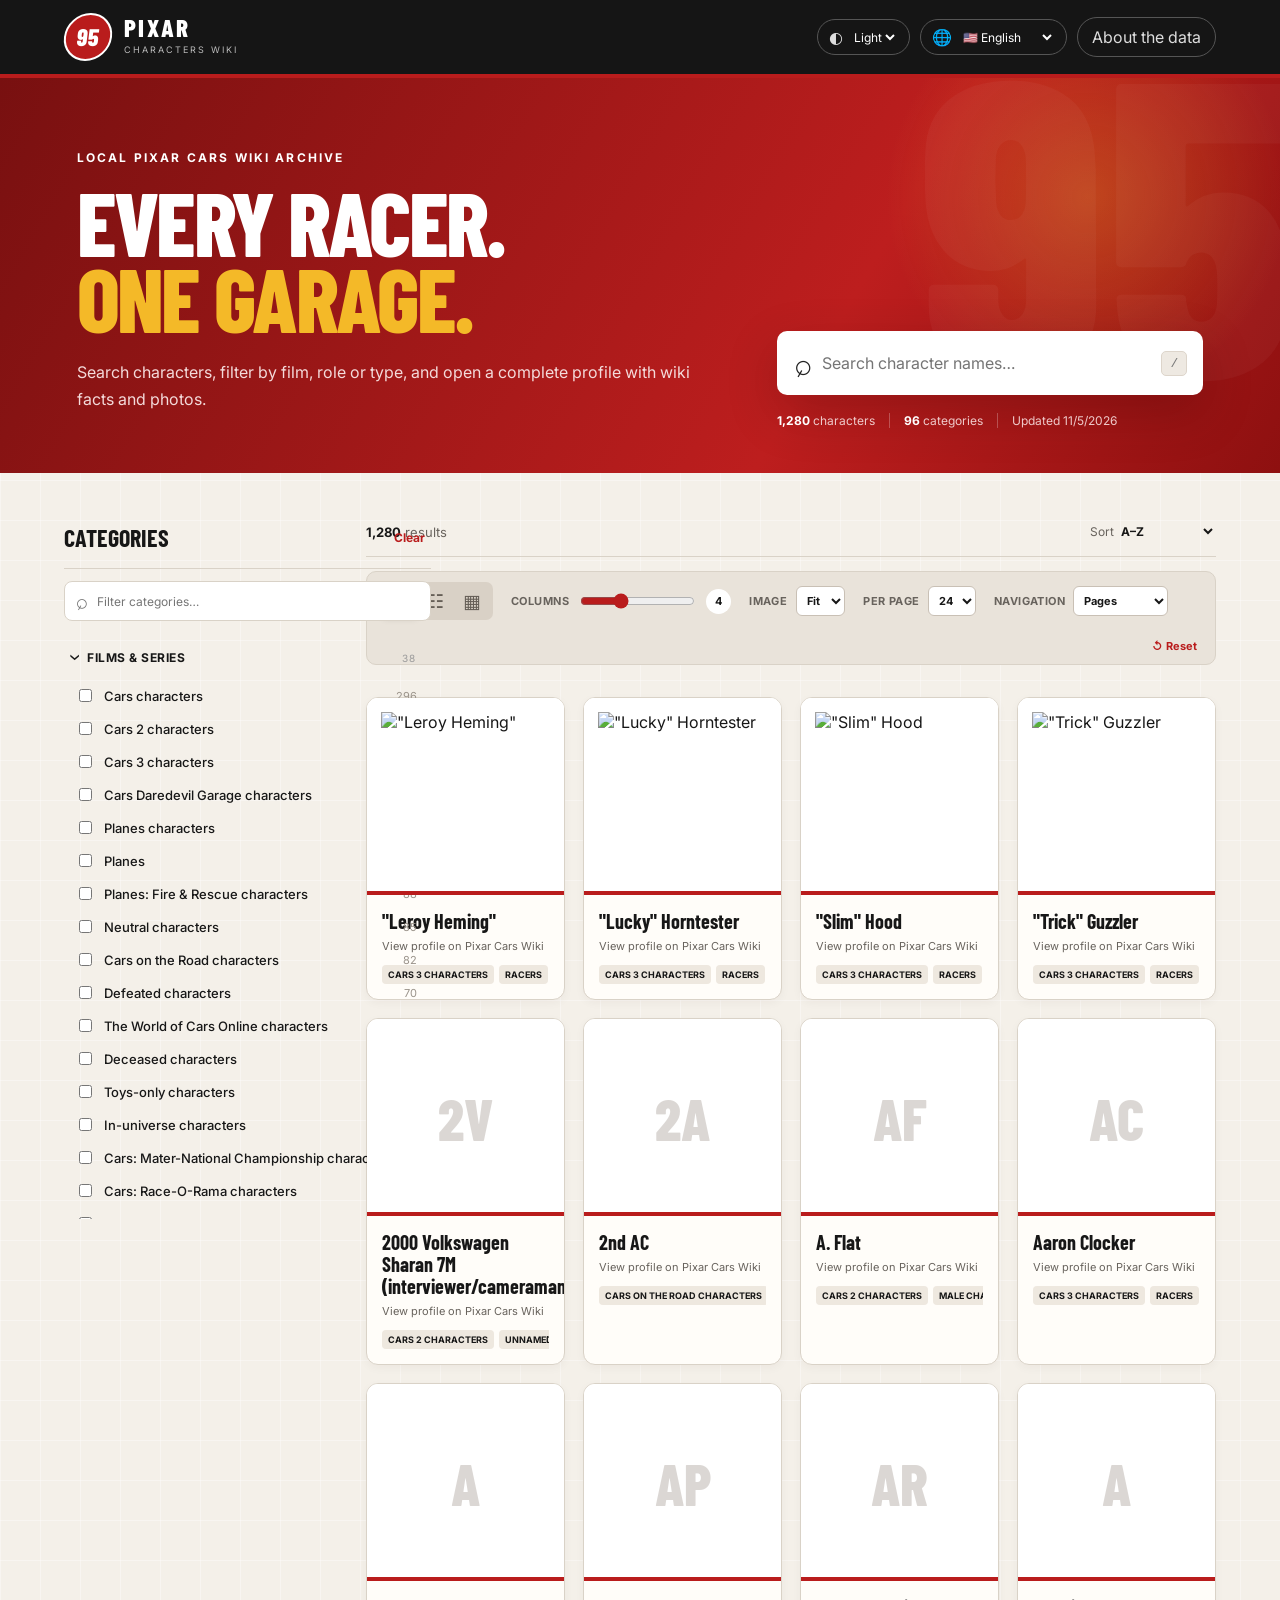
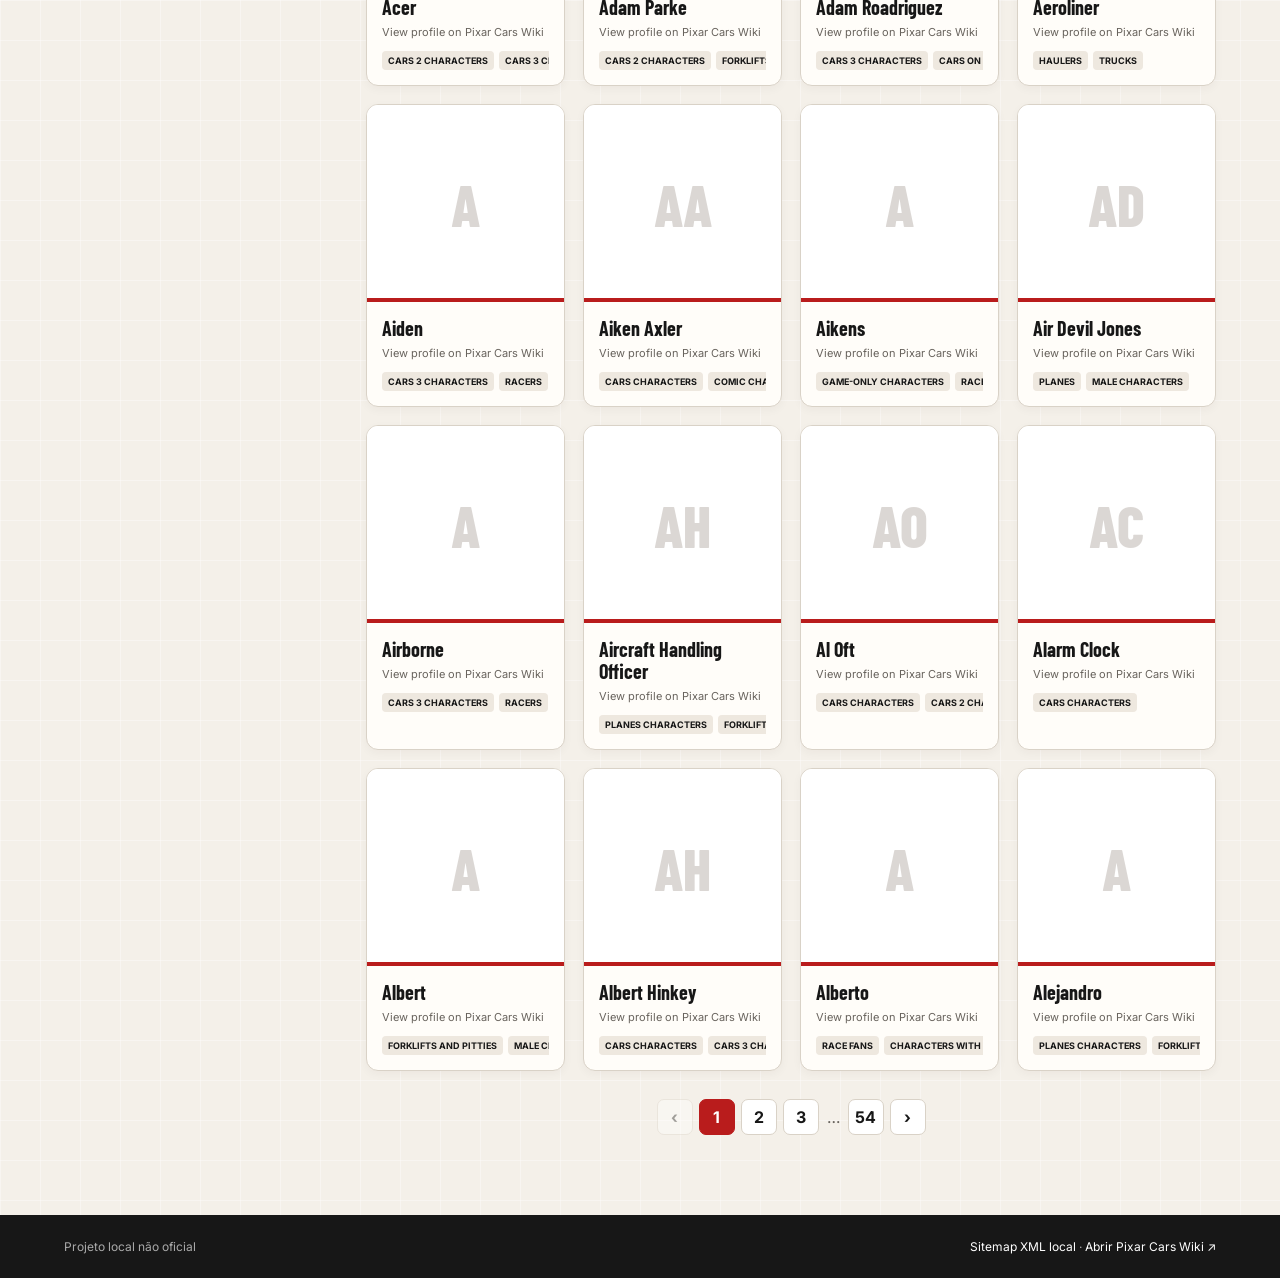
==== commit 581fa670: "Update index.html" ====
--- a/index.html
+++ b/index.html
@@ -17,7 +17,7 @@
       <span><strong>PIXAR</strong><small>CHARACTERS WIKI</small></span>
     </a>
     <div class="top-actions">
-      <label class="language-picker" for="languageSelect"><span>🌐</span><select id="languageSelect" aria-label="Language"><option value="en">🇺🇸 English</option><option value="pt-BR">🇧🇷 Português</option><option value="es">🇪🇸 Español</option><option value="fr">🇫🇷 Français</option><option value="de">🇩🇪 Deutsch</option><option value="it">🇮🇹 Italiano</option><option value="ja">🇯🇵 日本語</option></select></label>
+      <label class="theme-picker" for="themeSelect"><span>◐</span><select id="themeSelect" aria-label="Theme"><option value="light">Light</option><option value="dark">Dark</option><option value="auto">Auto</option></select></label><label class="language-picker" for="languageSelect"><span>🌐</span><select id="languageSelect" aria-label="Language"><option value="en">🇺🇸 English</option><option value="pt-BR">🇧🇷 Português</option><option value="es">🇪🇸 Español</option><option value="fr">🇫🇷 Français</option><option value="de">🇩🇪 Deutsch</option><option value="it">🇮🇹 Italiano</option><option value="ja">🇯🇵 日本語</option></select></label>
       <button class="about-button" id="aboutButton">Sobre os dados</button>
     </div>
   </header>
--- a/styles.css
+++ b/styles.css
@@ -32,6 +32,8 @@
 @media(min-width:701px){.mobile-filter-toggle,.filters #mobileFilterClose{display:none}}
 .pagination-mode-control{display:flex;align-items:center;gap:8px;font-size:11px;font-weight:700;text-transform:uppercase;letter-spacing:.04em;color:var(--muted)}.pagination-mode-control select{border:1px solid #c9c0b5;background:white;border-radius:6px;padding:6px;color:var(--ink)}@media(max-width:700px){.pagination-mode-control{width:100%;justify-content:space-between;order:5}}
 .pagination .load-more{display:inline-flex;align-items:center;justify-content:center;line-height:1;margin:0;min-height:42px;padding:13px 28px}
+.theme-picker{display:flex;align-items:center;gap:7px;border:1px solid #555;border-radius:999px;padding:7px 11px;color:#ddd}.theme-picker select{border:0;background:#151515;color:white;outline:0;font-size:12px}
+html[data-theme="dark"]{--ink:#f2eee7;--muted:#c3bcb2;--paper:#17191c;--card:#22252a;--line:#41454b;--shadow:0 16px 45px rgba(0,0,0,.38)}html[data-theme="dark"] body{background-color:var(--paper);background-image:linear-gradient(rgba(255,255,255,.035) 1px,transparent 1px),linear-gradient(90deg,rgba(255,255,255,.035) 1px,transparent 1px)}html[data-theme="dark"] .view-toolbar{background:#292c31}html[data-theme="dark"] .view-modes{background:#363a40}html[data-theme="dark"] .view-button{color:#cfc8be}html[data-theme="dark"] .view-button.active{background:#17191c;color:#ff6e63}html[data-theme="dark"] .filter-item:hover{background:#2c3035}html[data-theme="dark"] .badge{background:#35393f;color:#f2eee7}html[data-theme="dark"] .filter-item span{color:#aaa39a}html[data-theme="dark"] .image-fit-control select,html[data-theme="dark"] .page-size-control select,html[data-theme="dark"] .pagination-mode-control select{background:#202329;border-color:#51565e;color:#f2eee7}html[data-theme="dark"] .card-image,html[data-theme="dark"] .character-grid[data-image-fit="contain"] .card-image{background:#fff}html[data-theme="dark"] .applied-section{background:#30221f;border-color:#704842}html[data-theme="dark"] .applied-list button{background:#24272c;color:#f2eee7;border-color:#704842}@media(max-width:700px){.theme-picker{padding:6px 8px}.theme-picker select{font-size:10px;max-width:110px}}
 .character-grid .card-image img{background:#fff}
 .character-grid[data-image-fit="contain"] .card-image{background:#fff}.character-grid[data-image-fit="contain"] .card-image img{object-fit:contain!important;box-sizing:border-box;padding:8px;background:#fff}
 .character-grid[data-image-fit="contain"] .card-image{aspect-ratio:1/1}.character-grid[data-image-fit="contain"] .card-image img{padding:14px}
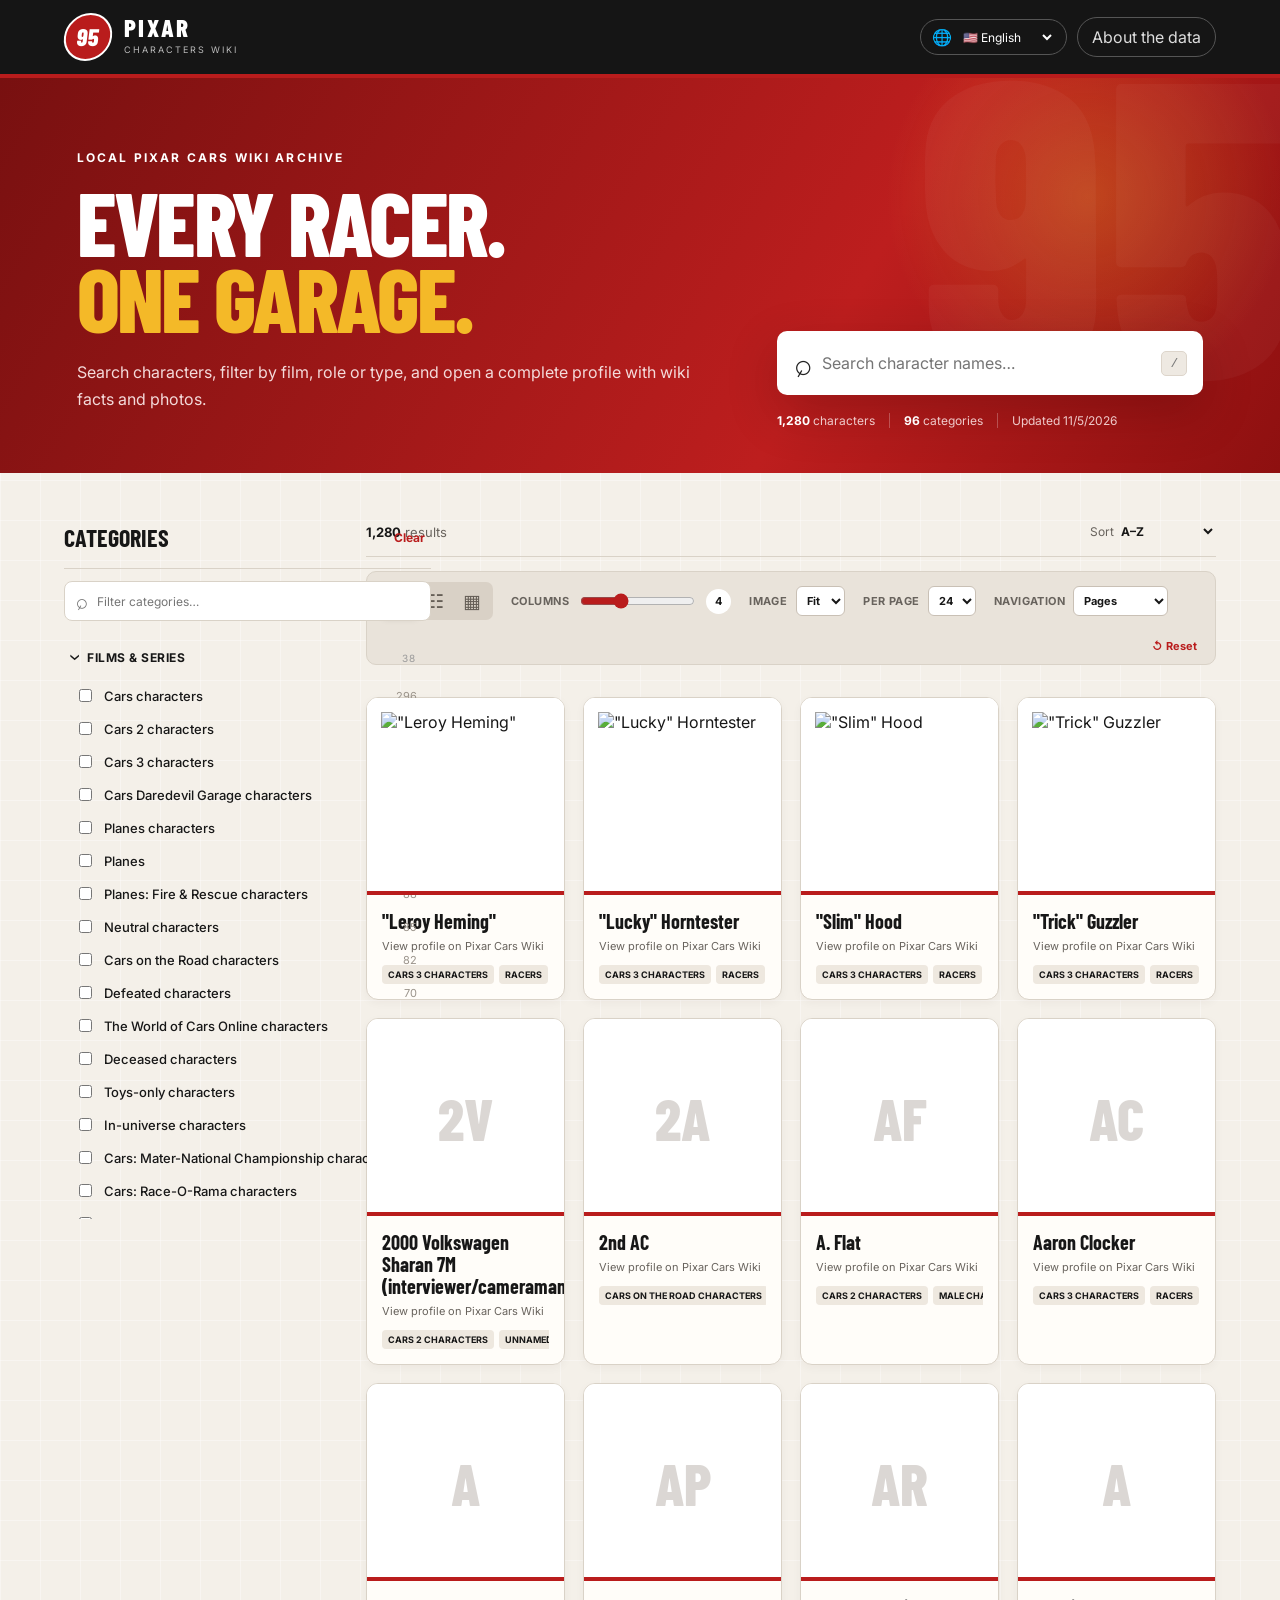
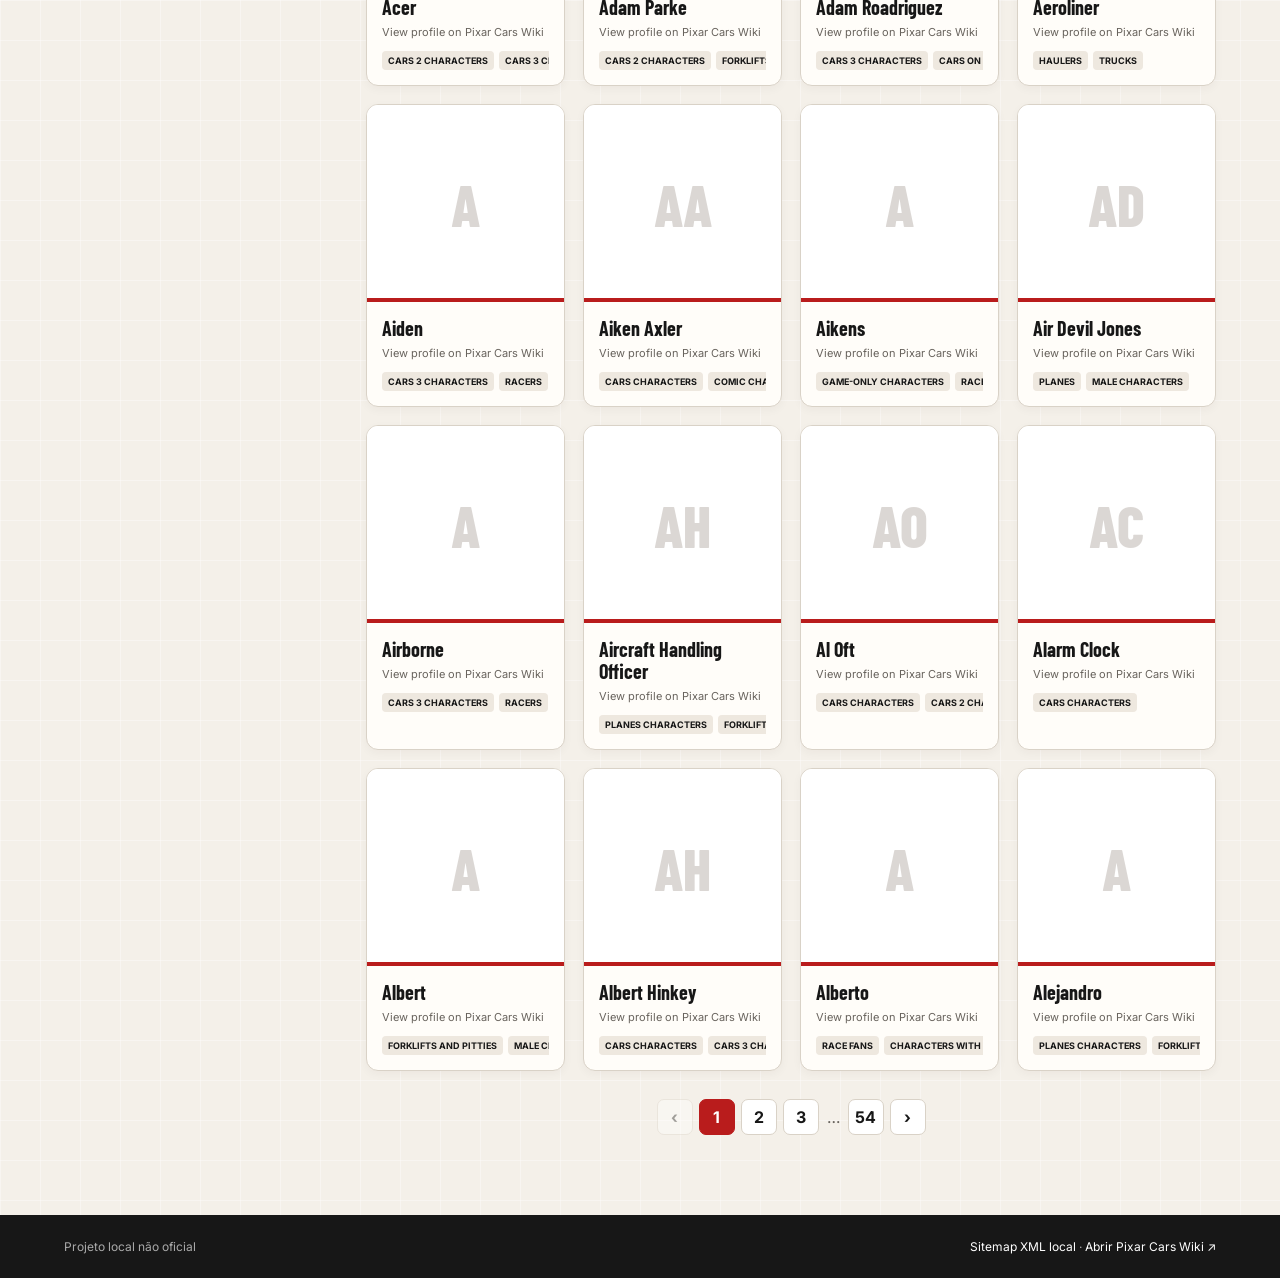
==== commit c2d028c8: "Update index.html" ====
--- a/index.html
+++ b/index.html
@@ -3,7 +3,6 @@
 <head>
   <meta charset="utf-8">
   <meta name="viewport" content="width=device-width, initial-scale=1">
-  <meta name="theme-color" content="#b91c1c">
   <title>Pixar Characters Wiki</title>
   <link rel="preconnect" href="https://fonts.googleapis.com">
   <link rel="preconnect" href="https://fonts.gstatic.com" crossorigin>
@@ -17,7 +16,7 @@
       <span><strong>PIXAR</strong><small>CHARACTERS WIKI</small></span>
     </a>
     <div class="top-actions">
-      <label class="theme-picker" for="themeSelect"><span>◐</span><select id="themeSelect" aria-label="Theme"><option value="light">Light</option><option value="dark">Dark</option><option value="auto">Auto</option></select></label><label class="language-picker" for="languageSelect"><span>🌐</span><select id="languageSelect" aria-label="Language"><option value="en">🇺🇸 English</option><option value="pt-BR">🇧🇷 Português</option><option value="es">🇪🇸 Español</option><option value="fr">🇫🇷 Français</option><option value="de">🇩🇪 Deutsch</option><option value="it">🇮🇹 Italiano</option><option value="ja">🇯🇵 日本語</option></select></label>
+      <label class="language-picker" for="languageSelect"><span>🌐</span><select id="languageSelect" aria-label="Language"><option value="en">🇺🇸 English</option><option value="pt-BR">🇧🇷 Português</option><option value="es">🇪🇸 Español</option><option value="fr">🇫🇷 Français</option><option value="de">🇩🇪 Deutsch</option><option value="it">🇮🇹 Italiano</option><option value="ja">🇯🇵 日本語</option></select></label>
       <button class="about-button" id="aboutButton">Sobre os dados</button>
     </div>
   </header>
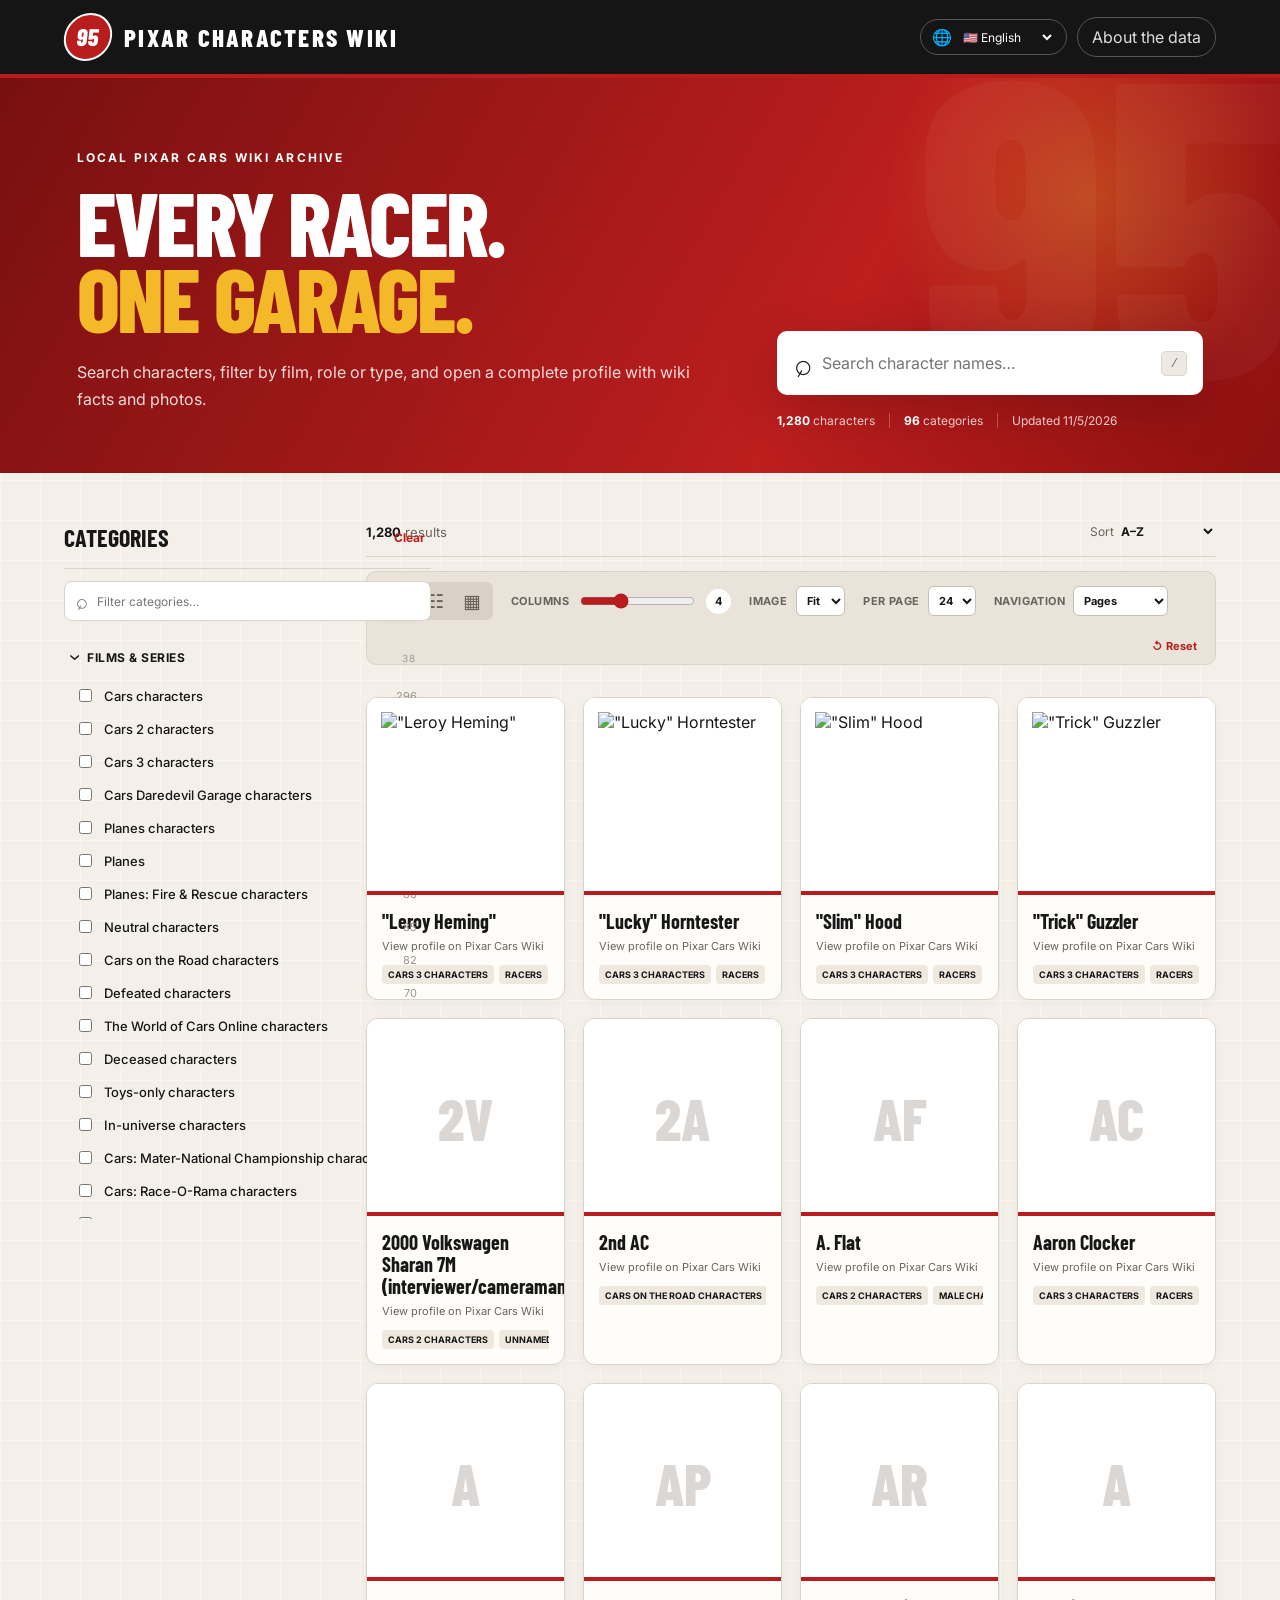
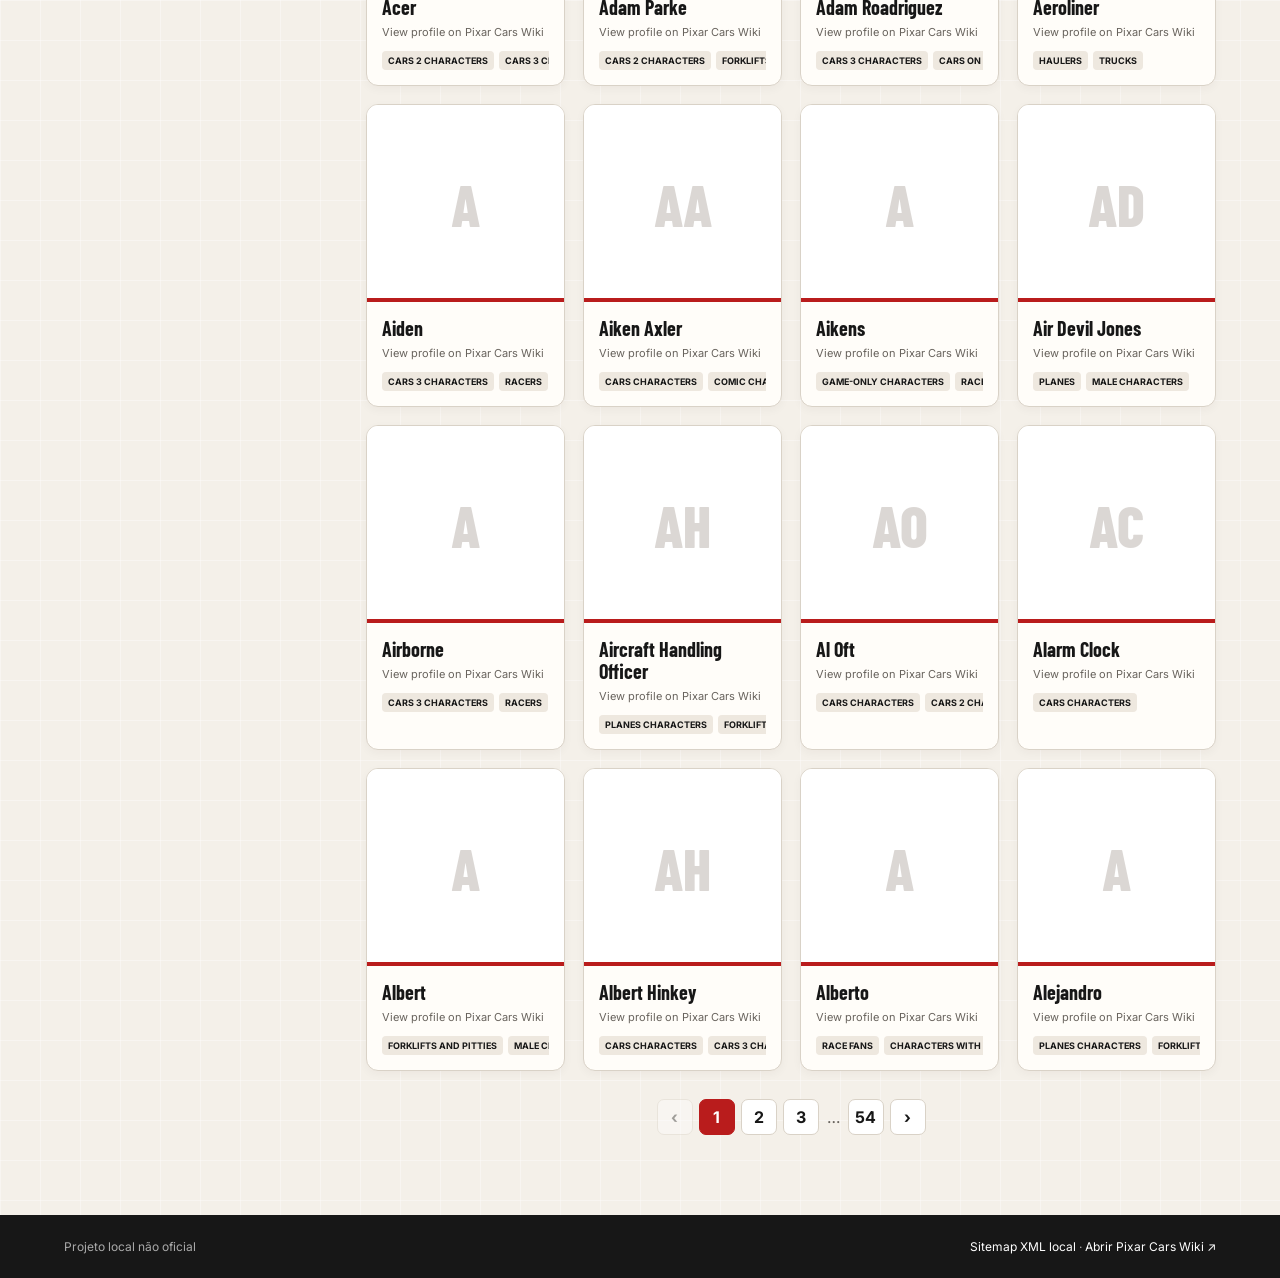
==== commit def00f96: "Update index.html" ====
--- a/index.html
+++ b/index.html
@@ -13,7 +13,7 @@
   <header class="topbar">
     <a class="brand" href="#" aria-label="Voltar ao catálogo Pixar Characters Wiki">
       <span class="brand-mark">95</span>
-      <span><strong>PIXAR</strong><small>CHARACTERS WIKI</small></span>
+      <span><strong>PIXAR CHARACTERS WIKI</strong><small></small></span>
     </a>
     <div class="top-actions">
       <label class="language-picker" for="languageSelect"><span>🌐</span><select id="languageSelect" aria-label="Language"><option value="en">🇺🇸 English</option><option value="pt-BR">🇧🇷 Português</option><option value="es">🇪🇸 Español</option><option value="fr">🇫🇷 Français</option><option value="de">🇩🇪 Deutsch</option><option value="it">🇮🇹 Italiano</option><option value="ja">🇯🇵 日本語</option></select></label>
--- a/styles.css
+++ b/styles.css
@@ -32,9 +32,12 @@
 @media(min-width:701px){.mobile-filter-toggle,.filters #mobileFilterClose{display:none}}
 .pagination-mode-control{display:flex;align-items:center;gap:8px;font-size:11px;font-weight:700;text-transform:uppercase;letter-spacing:.04em;color:var(--muted)}.pagination-mode-control select{border:1px solid #c9c0b5;background:white;border-radius:6px;padding:6px;color:var(--ink)}@media(max-width:700px){.pagination-mode-control{width:100%;justify-content:space-between;order:5}}
 .pagination .load-more{display:inline-flex;align-items:center;justify-content:center;line-height:1;margin:0;min-height:42px;padding:13px 28px}
-.theme-picker{display:flex;align-items:center;gap:7px;border:1px solid #555;border-radius:999px;padding:7px 11px;color:#ddd}.theme-picker select{border:0;background:#151515;color:white;outline:0;font-size:12px}
-html[data-theme="dark"]{--ink:#f2eee7;--muted:#c3bcb2;--paper:#17191c;--card:#22252a;--line:#41454b;--shadow:0 16px 45px rgba(0,0,0,.38)}html[data-theme="dark"] body{background-color:var(--paper);background-image:linear-gradient(rgba(255,255,255,.035) 1px,transparent 1px),linear-gradient(90deg,rgba(255,255,255,.035) 1px,transparent 1px)}html[data-theme="dark"] .view-toolbar{background:#292c31}html[data-theme="dark"] .view-modes{background:#363a40}html[data-theme="dark"] .view-button{color:#cfc8be}html[data-theme="dark"] .view-button.active{background:#17191c;color:#ff6e63}html[data-theme="dark"] .filter-item:hover{background:#2c3035}html[data-theme="dark"] .badge{background:#35393f;color:#f2eee7}html[data-theme="dark"] .filter-item span{color:#aaa39a}html[data-theme="dark"] .image-fit-control select,html[data-theme="dark"] .page-size-control select,html[data-theme="dark"] .pagination-mode-control select{background:#202329;border-color:#51565e;color:#f2eee7}html[data-theme="dark"] .card-image,html[data-theme="dark"] .character-grid[data-image-fit="contain"] .card-image{background:#fff}html[data-theme="dark"] .applied-section{background:#30221f;border-color:#704842}html[data-theme="dark"] .applied-list button{background:#24272c;color:#f2eee7;border-color:#704842}@media(max-width:700px){.theme-picker{padding:6px 8px}.theme-picker select{font-size:10px;max-width:110px}}
 .character-grid .card-image img{background:#fff}
 .character-grid[data-image-fit="contain"] .card-image{background:#fff}.character-grid[data-image-fit="contain"] .card-image img{object-fit:contain!important;box-sizing:border-box;padding:8px;background:#fff}
 .character-grid[data-image-fit="contain"] .card-image{aspect-ratio:1/1}.character-grid[data-image-fit="contain"] .card-image img{padding:14px}
 .page-size-control{display:flex;align-items:center;gap:8px;font-size:11px;font-weight:700;text-transform:uppercase;letter-spacing:.04em;color:var(--muted)}.page-size-control select{border:1px solid #c9c0b5;background:white;border-radius:6px;padding:6px;color:var(--ink)}.pagination{display:flex;align-items:center;justify-content:center;gap:6px;flex-wrap:wrap;margin:28px auto 0}.pagination button{min-width:36px;height:36px;border:1px solid var(--line);border-radius:7px;background:white;color:var(--ink);font-weight:700;cursor:pointer}.pagination button:hover:not(:disabled),.pagination .active{background:var(--red);border-color:var(--red);color:white}.pagination button:disabled{opacity:.38;cursor:default}.page-ellipsis{color:var(--muted);padding:0 2px}@media(max-width:700px){.page-size-control{width:100%;justify-content:space-between;order:4}.pagination{margin-top:20px}}
+@media(max-width:700px){.filters{max-height:86vh;padding:14px 16px 18px}.filters .filter-heading{top:0;min-height:46px;padding:7px 42px 10px 0;align-items:center}.filters .category-search{top:46px;display:flex;background:var(--paper);padding:8px 0 10px}.filters #mobileFilterClose{position:absolute;top:6px;right:0;margin:0;z-index:4}.filters .filter-list{max-height:calc(86vh - 155px)}}
+@media(max-width:700px){.filters.mobile-open{display:flex;height:min(86vh,720px);flex-direction:column;overflow:hidden}.filters.mobile-open .filter-heading{position:relative;top:auto;z-index:3;flex:0 0 auto;background:var(--paper)}.filters.mobile-open .category-search{position:relative;top:auto;z-index:2;flex:0 0 auto}.filters.mobile-open .applied-section{flex:0 0 auto;max-height:130px;overflow:auto}.filters.mobile-open .filter-list{flex:1 1 auto;min-height:0;max-height:none!important;margin-top:5px;overflow-y:auto;overscroll-behavior:contain}.filters.mobile-open #mobileFilterClose{position:absolute;top:6px;right:0}.mobile-filter-toggle{min-height:38px}}@media(max-width:420px){.topbar{height:58px;padding:0 10px}.brand{gap:8px}.brand-mark{width:34px;height:34px;font-size:17px}.brand strong{font-size:19px}.brand small{display:none}.language-picker{padding:5px 7px}.language-picker select{max-width:105px;font-size:9px}.hero{min-height:330px;padding:28px 16px 22px}.hero h1{font-size:42px}.search-box{height:50px;padding:0 12px}.search-box input{font-size:14px}.search-box kbd{display:none}.catalog{padding-inline:10px}.results-bar{gap:7px}.mobile-filter-toggle{padding:7px 8px;font-size:10px}.view-toolbar{padding:7px;gap:7px}.view-button{height:30px}.image-fit-control{width:100%;justify-content:space-between;margin-left:0}.card-body h3{font-size:16px}.detail-copy h2{font-size:36px}}
+html,body{max-width:100%;overflow-x:hidden}img,svg,video{max-width:100%}@media(max-width:700px){main,.catalog,.results,.results-bar,.view-toolbar,.character-grid,.active-filters,footer{min-width:0;max-width:100%}.hero,.search-wrap,.search-box,.quick-stats{min-width:0;max-width:100%}.hero h1,.hero-copy>p,.card-body h3,.filter-item b,.applied-list button,footer{overflow-wrap:anywhere}.view-toolbar>*{min-width:0}.view-modes{width:100%;flex:0 0 100%}.view-button{flex:1}.column-control,.image-fit-control,.page-size-control,.pagination-mode-control{width:100%;justify-content:space-between;margin-left:0}.column-control input{width:auto;min-width:0;flex:1}.view-toolbar select{max-width:62%;min-width:0}.results-bar label{min-width:0}.results-bar label select{max-width:58%;min-width:0}.quick-stats{row-gap:6px}.quick-stats span{padding-right:8px}.detail-dialog,.about-dialog,.photo-viewer{max-width:100vw}.photo-viewer{width:calc(100vw - 16px)}.viewer-stage{min-width:0}.pagination{max-width:100%;gap:4px}.pagination button{min-width:32px}.filter-heading h2{min-width:0}.filter-item{min-width:0}.filter-item b{min-width:0}.category-search input{min-width:0}}
+@media(max-width:700px){.filters.mobile-open{width:100vw;left:0;right:0}.filters.mobile-open .filter-group,.filters.mobile-open .filter-group>div,.filters.mobile-open .filter-item{max-width:100%;min-width:0}.filters.mobile-open .filter-item b{flex:1 1 0;min-width:0;overflow:hidden;text-overflow:ellipsis;white-space:nowrap}.filters.mobile-open .filter-item span{flex:0 0 auto;margin-left:0}.filters.mobile-open .filter-group>summary{min-width:0;overflow:hidden}.filters.mobile-open .filter-group>summary span{flex:0 0 auto}.filters.mobile-open .applied-list{max-width:100%;overflow:hidden}.filters.mobile-open .applied-list button{max-width:100%;min-width:0}.filters.mobile-open .applied-list button:first-child{overflow:hidden;text-overflow:ellipsis;white-space:nowrap}}
+@media(max-width:700px){.filters.mobile-open{left:0!important;right:0!important;width:auto!important;box-sizing:border-box}.filters.mobile-open .filter-heading{display:grid;grid-template-columns:minmax(0,1fr) auto auto;column-gap:8px;padding:7px 0 10px}.filters.mobile-open .filter-heading h2{grid-column:1;overflow:hidden;text-overflow:ellipsis;white-space:nowrap}.filters.mobile-open #clearFilters{grid-column:2}.filters.mobile-open #mobileFilterClose{position:static;grid-column:3;grid-row:1;margin:0;width:34px;height:34px;line-height:1;flex:none}}
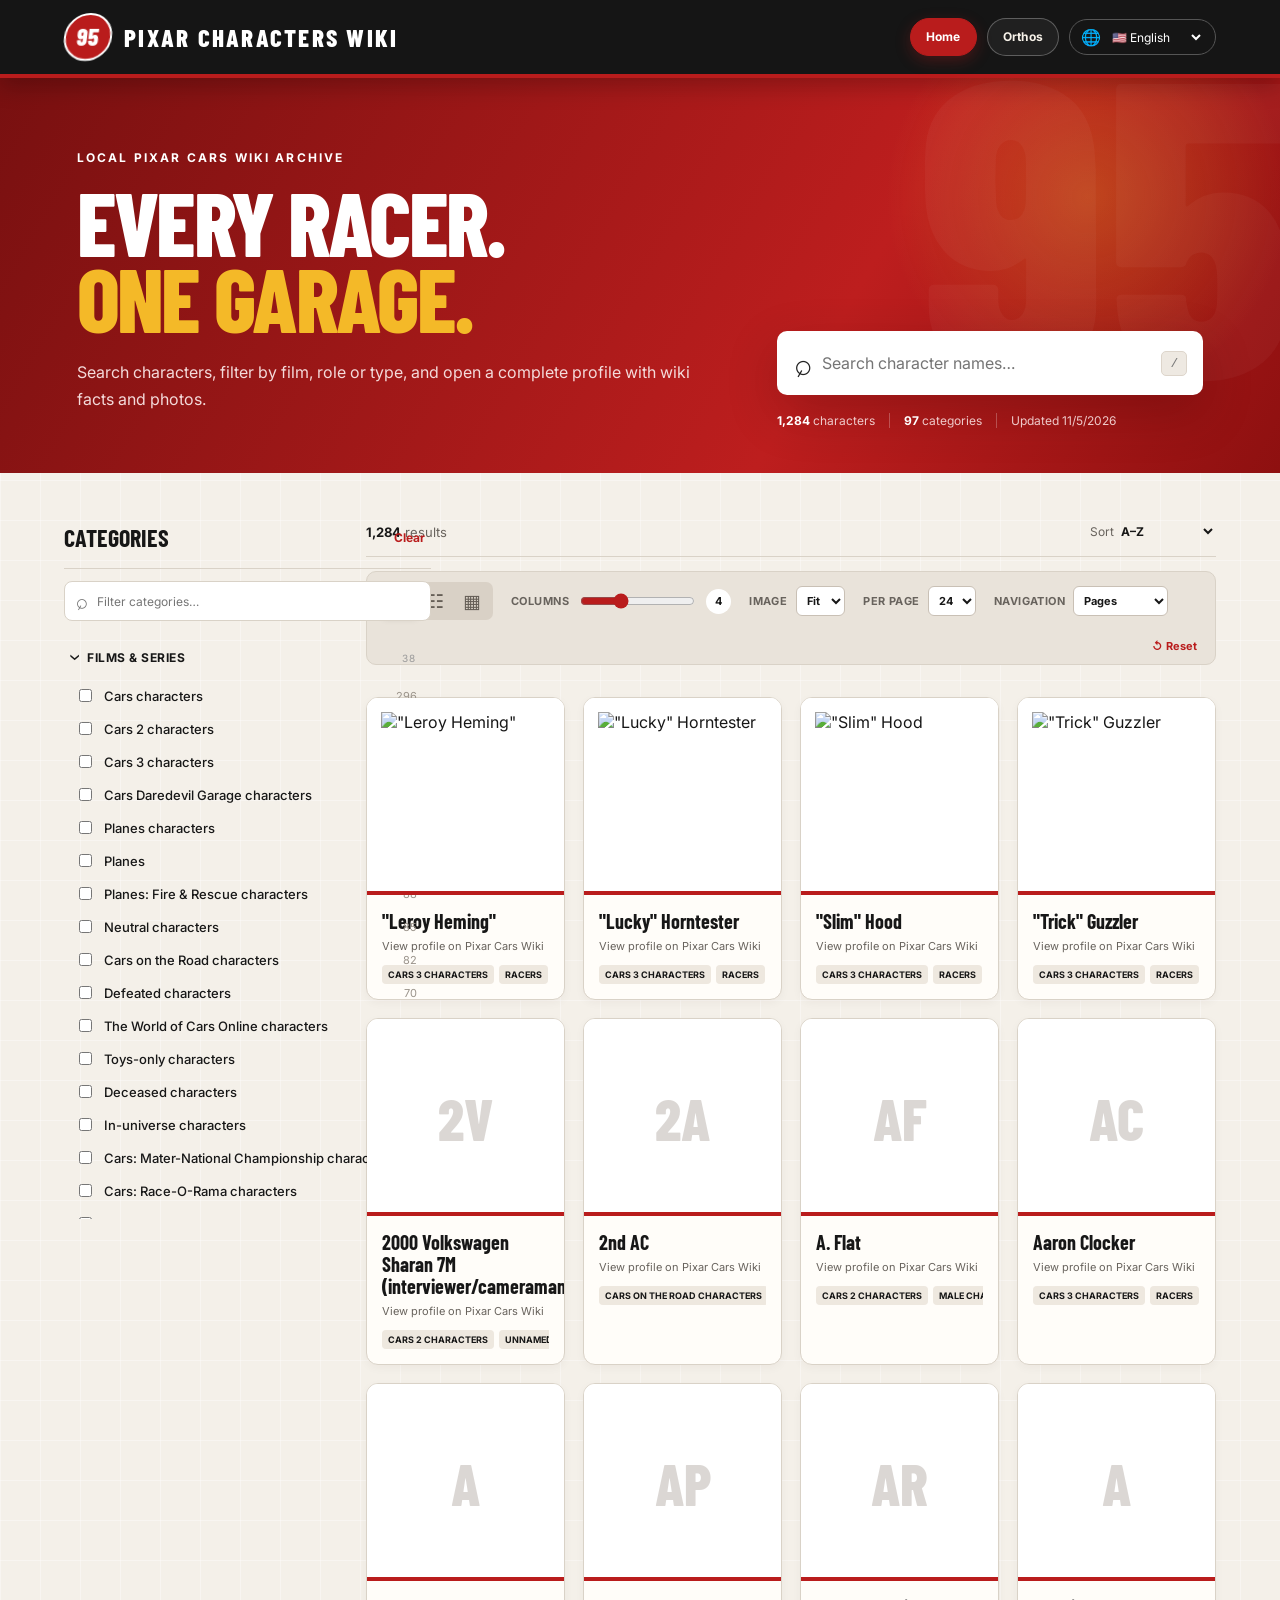
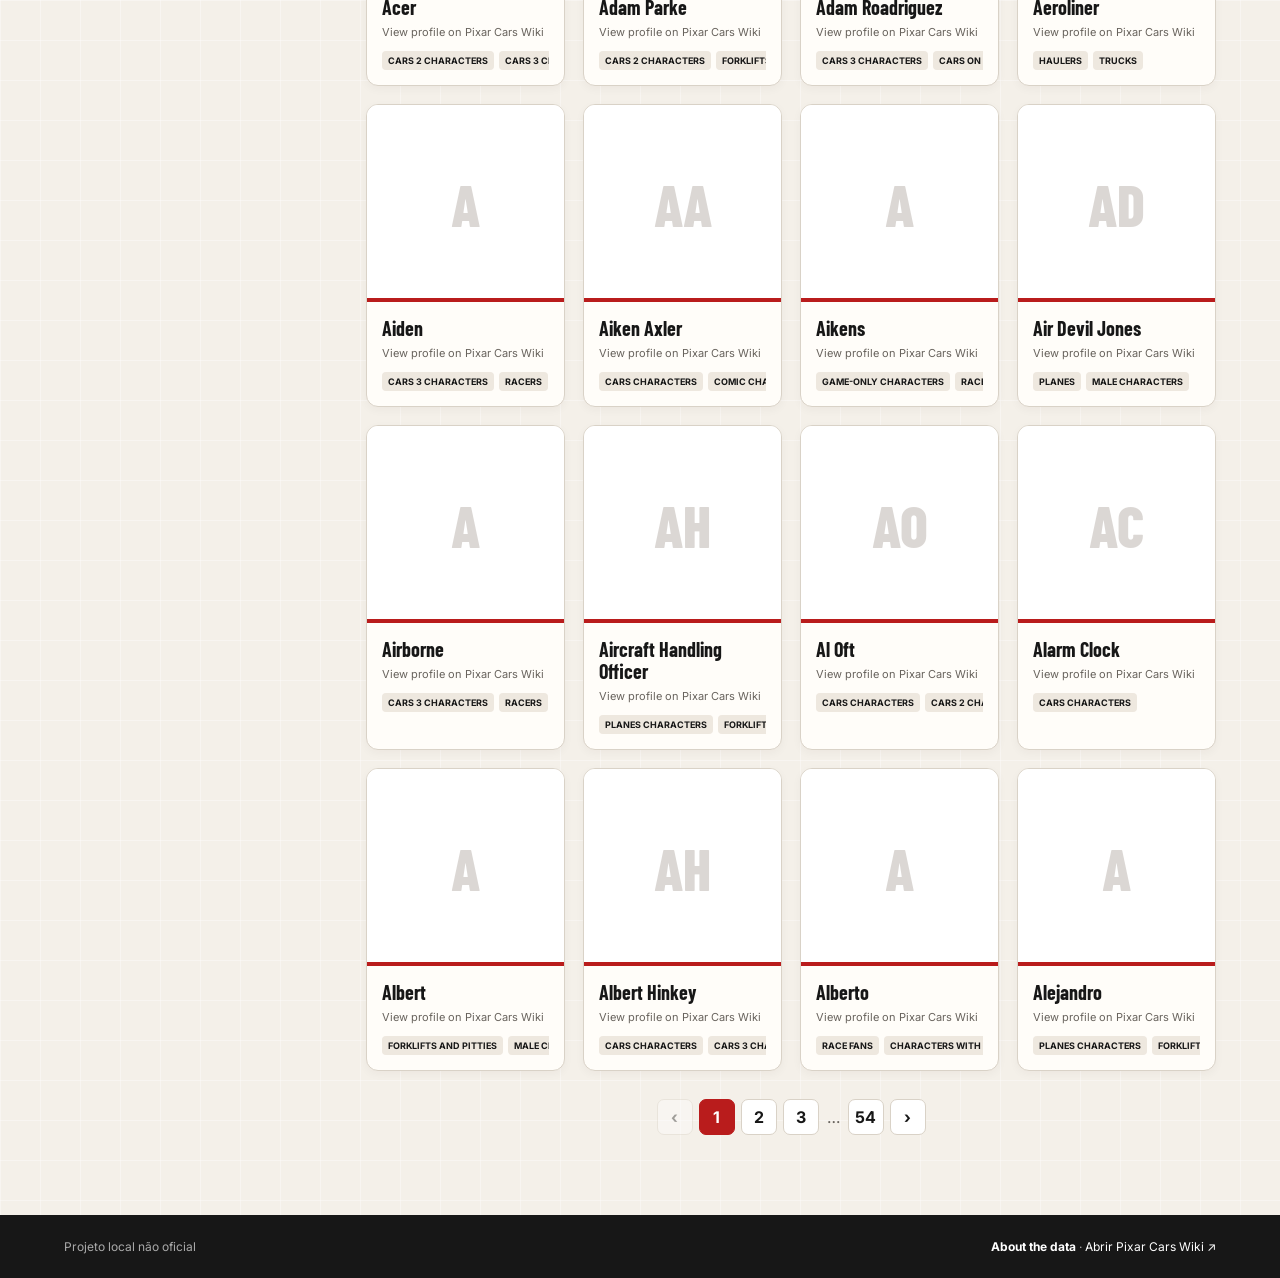
==== commit b72c542a: "Add files via upload" ====
--- a/index.html
+++ b/index.html
@@ -3,11 +3,14 @@
 <head>
   <meta charset="utf-8">
   <meta name="viewport" content="width=device-width, initial-scale=1">
+  <meta http-equiv="Cache-Control" content="no-cache, no-store, must-revalidate">
+  <meta http-equiv="Pragma" content="no-cache">
   <title>Pixar Characters Wiki</title>
   <link rel="preconnect" href="https://fonts.googleapis.com">
   <link rel="preconnect" href="https://fonts.gstatic.com" crossorigin>
   <link href="https://fonts.googleapis.com/css2?family=Barlow+Condensed:wght@600;700;800&family=Inter:wght@400;500;600;700&display=swap" rel="stylesheet">
-  <link rel="stylesheet" href="styles.css">
+  <link id="siteStyles" rel="stylesheet">
+  <script>window.siteVersion=Date.now().toString(36);document.getElementById('siteStyles').href=`styles.css?v=${window.siteVersion}`;</script>
 </head>
 <body>
   <header class="topbar">
@@ -16,8 +19,9 @@
       <span><strong>PIXAR CHARACTERS WIKI</strong><small></small></span>
     </a>
     <div class="top-actions">
+      <a class="about-button active-link" id="homeLink" href="index.html">Home</a>
+      <a class="about-button" id="orthosLink" href="orthos.html">Orthos</a>
       <label class="language-picker" for="languageSelect"><span>🌐</span><select id="languageSelect" aria-label="Language"><option value="en">🇺🇸 English</option><option value="pt-BR">🇧🇷 Português</option><option value="es">🇪🇸 Español</option><option value="fr">🇫🇷 Français</option><option value="de">🇩🇪 Deutsch</option><option value="it">🇮🇹 Italiano</option><option value="ja">🇯🇵 日本語</option></select></label>
-      <button class="about-button" id="aboutButton">Sobre os dados</button>
     </div>
   </header>
 
@@ -101,7 +105,7 @@
     <p>Os nomes, resumos, imagens e categorias são obtidos da API MediaWiki da Pixar Cars Wiki. Cada ficha mantém um link para a página original.</p>
     <p>Este projeto não é afiliado à Disney, Pixar ou Fandom. O conteúdo comunitário da wiki é disponibilizado sob CC BY-SA; imagens podem ter licenças próprias.</p>
     <h3>Atualização</h3>
-    <p>No Windows, execute <code>atualizar-dados.ps1</code> dentro da pasta do site. Ele recria <code>characters.json</code> consultando a API e preserva a organização por categorias.</p>
+    <p>O catálogo consulta automaticamente a API da wiki uma vez por dia e mantém uma cópia no navegador para abrir rápido.</p>
   </dialog>
 
   <dialog id="photoViewer" class="photo-viewer" aria-label="Visualizador de fotos">
@@ -118,9 +122,11 @@
 
   <footer>
     <span>Projeto local não oficial</span>
-    <span><a href="sitemap.xml" target="_blank">Sitemap XML local</a> · <a href="https://pixarcars.fandom.com/wiki/Category:Characters" target="_blank" rel="noreferrer">Abrir Pixar Cars Wiki ↗</a></span>
+    <span><button class="footer-about" id="aboutButton">Sobre os dados</button> · <a href="https://pixarcars.fandom.com/wiki/Category:Characters" target="_blank" rel="noreferrer">Abrir Pixar Cars Wiki ↗</a></span>
   </footer>
-  <script src="data.js"></script>
-  <script src="app.js"></script>
+  <script>
+    const loadCurrent=(file)=>new Promise((resolve,reject)=>{const script=document.createElement('script');script.src=`${file}?v=${window.siteVersion}`;script.onload=resolve;script.onerror=reject;document.body.append(script)});
+    loadCurrent('data.js').then(()=>loadCurrent('app.js'));
+  </script>
 </body>
 </html>
